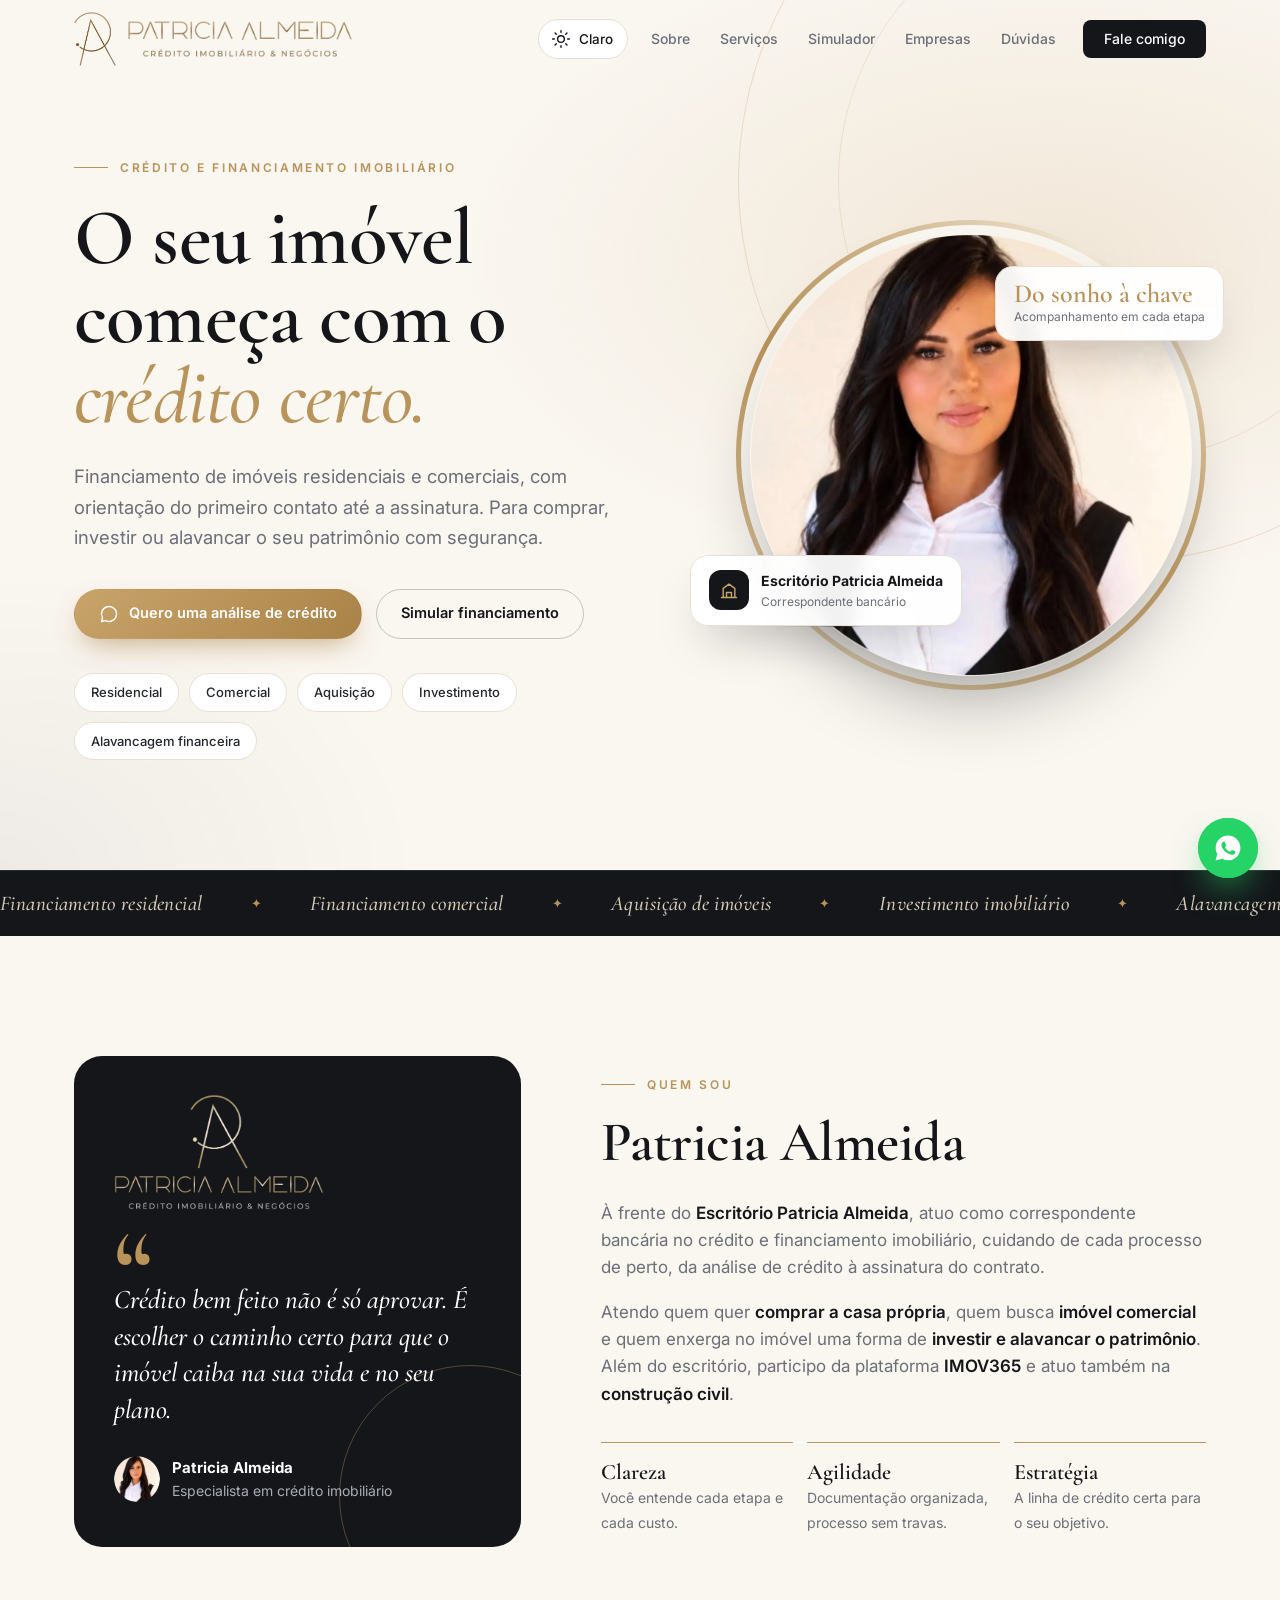
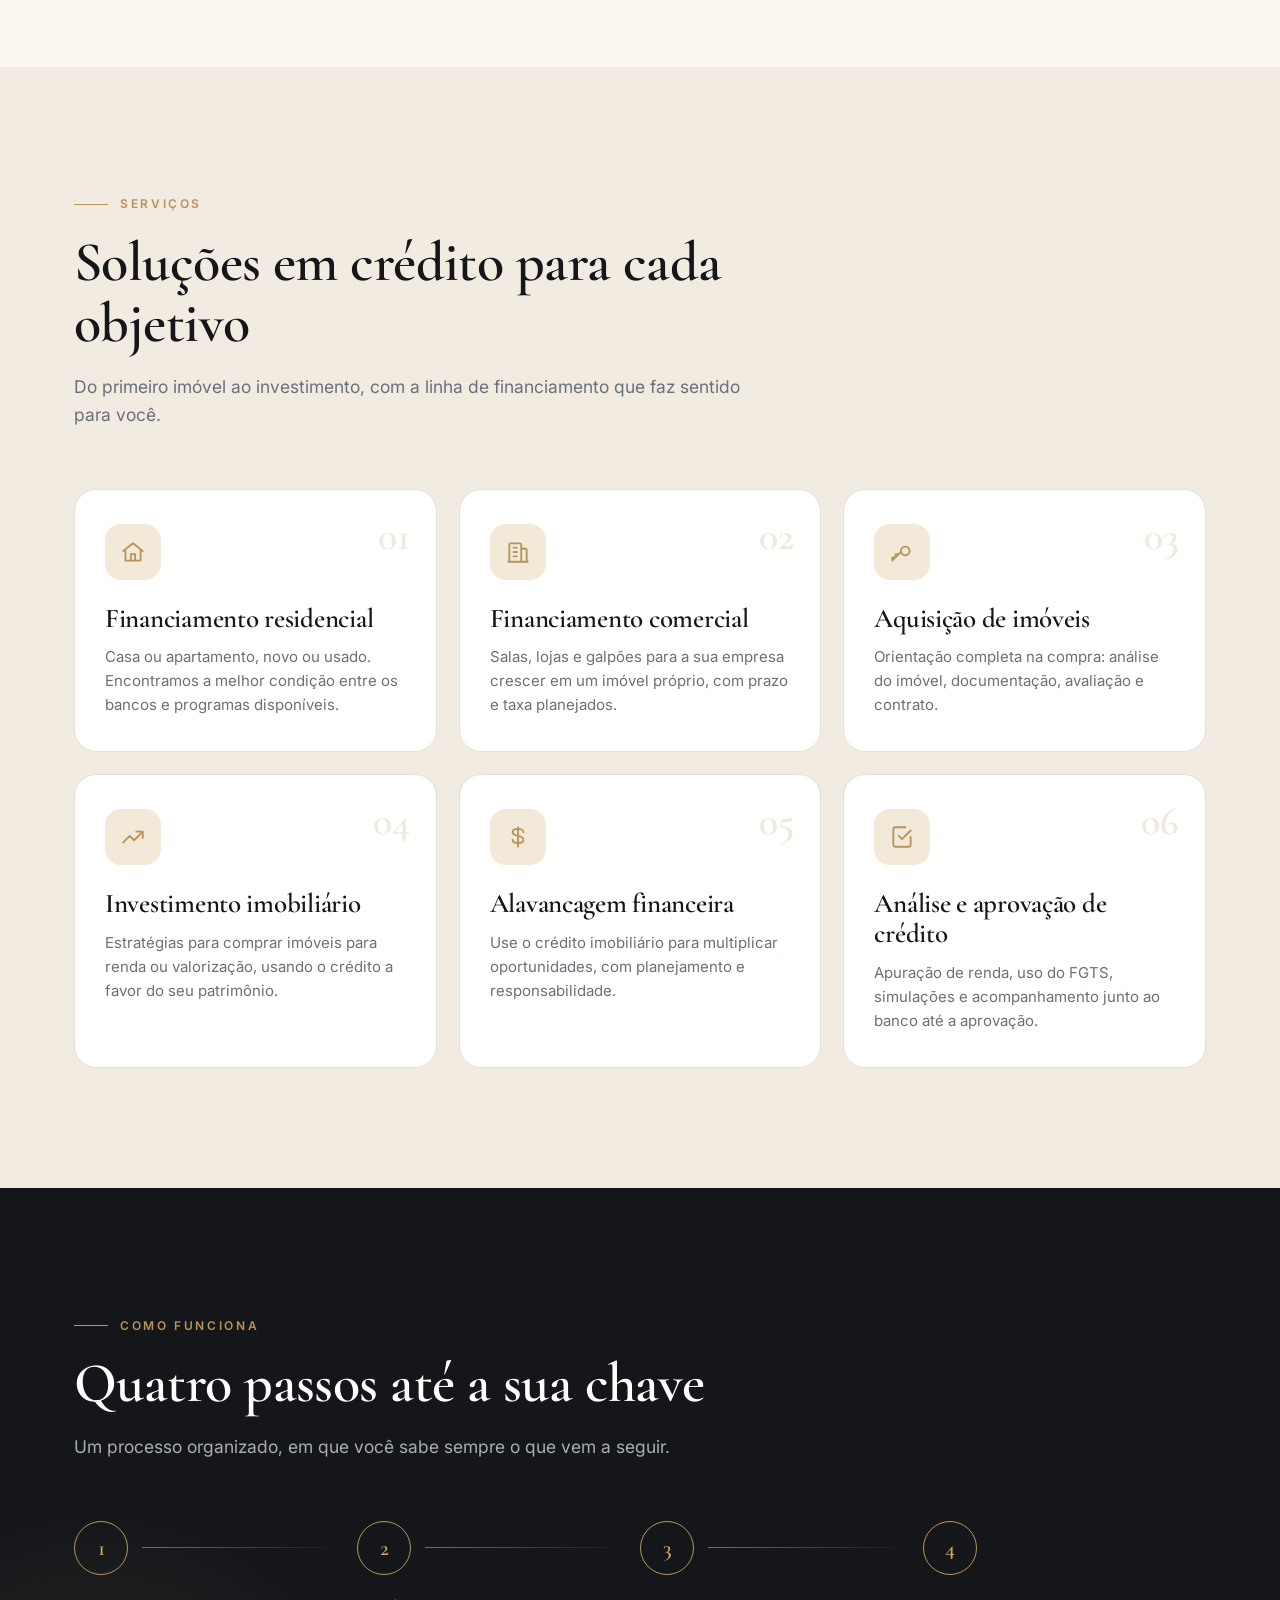
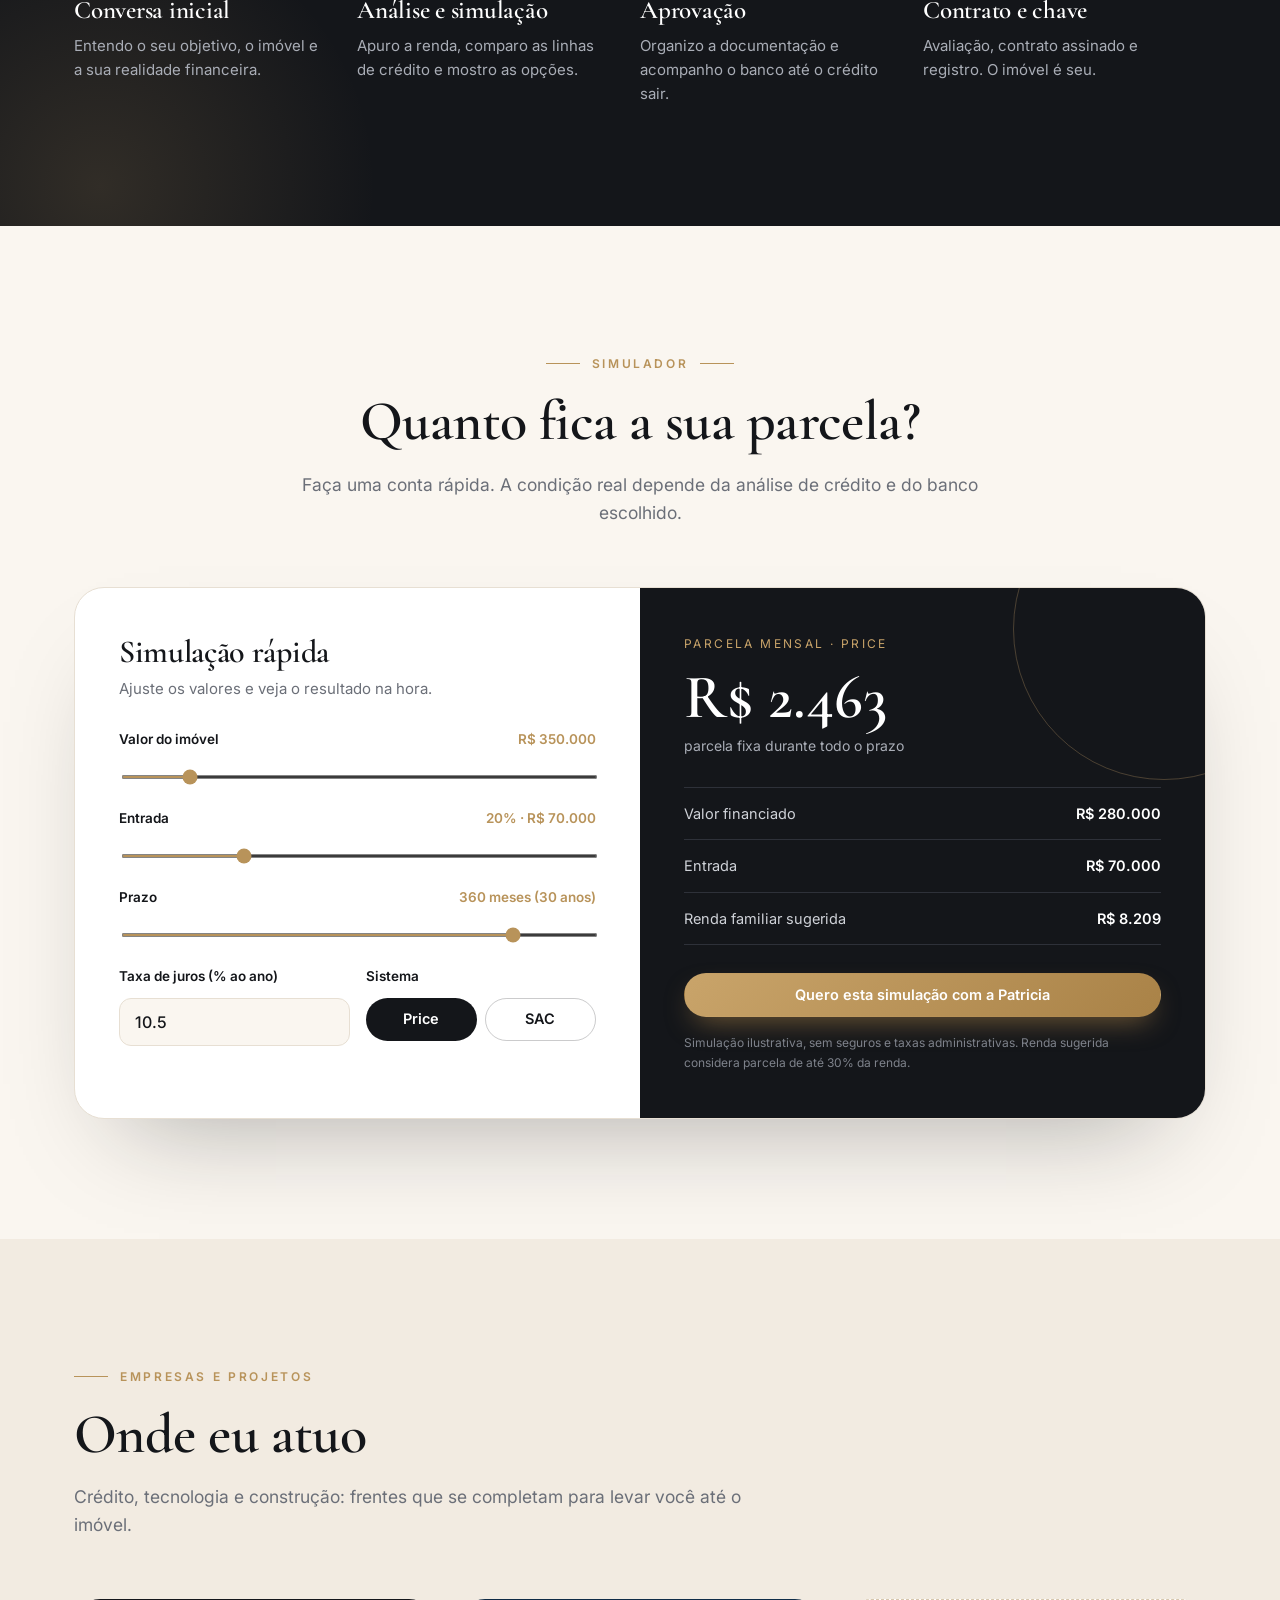
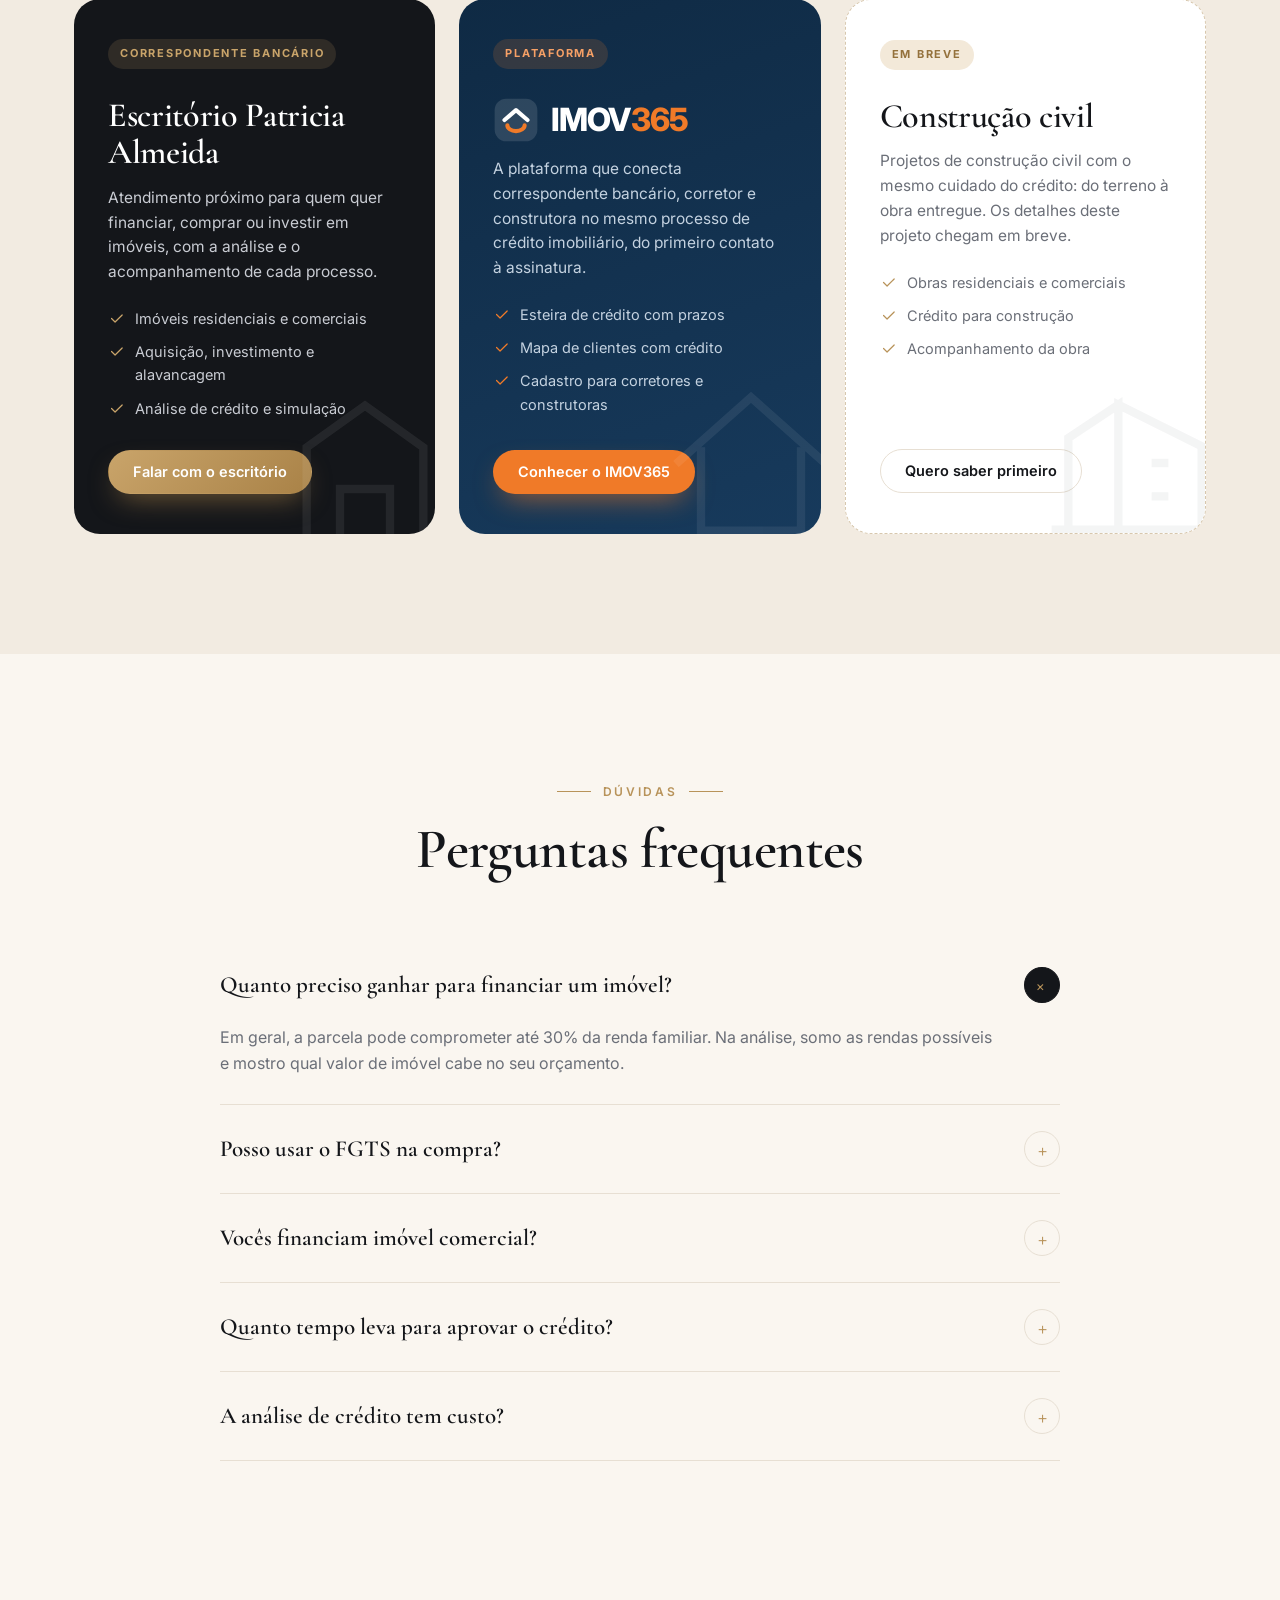
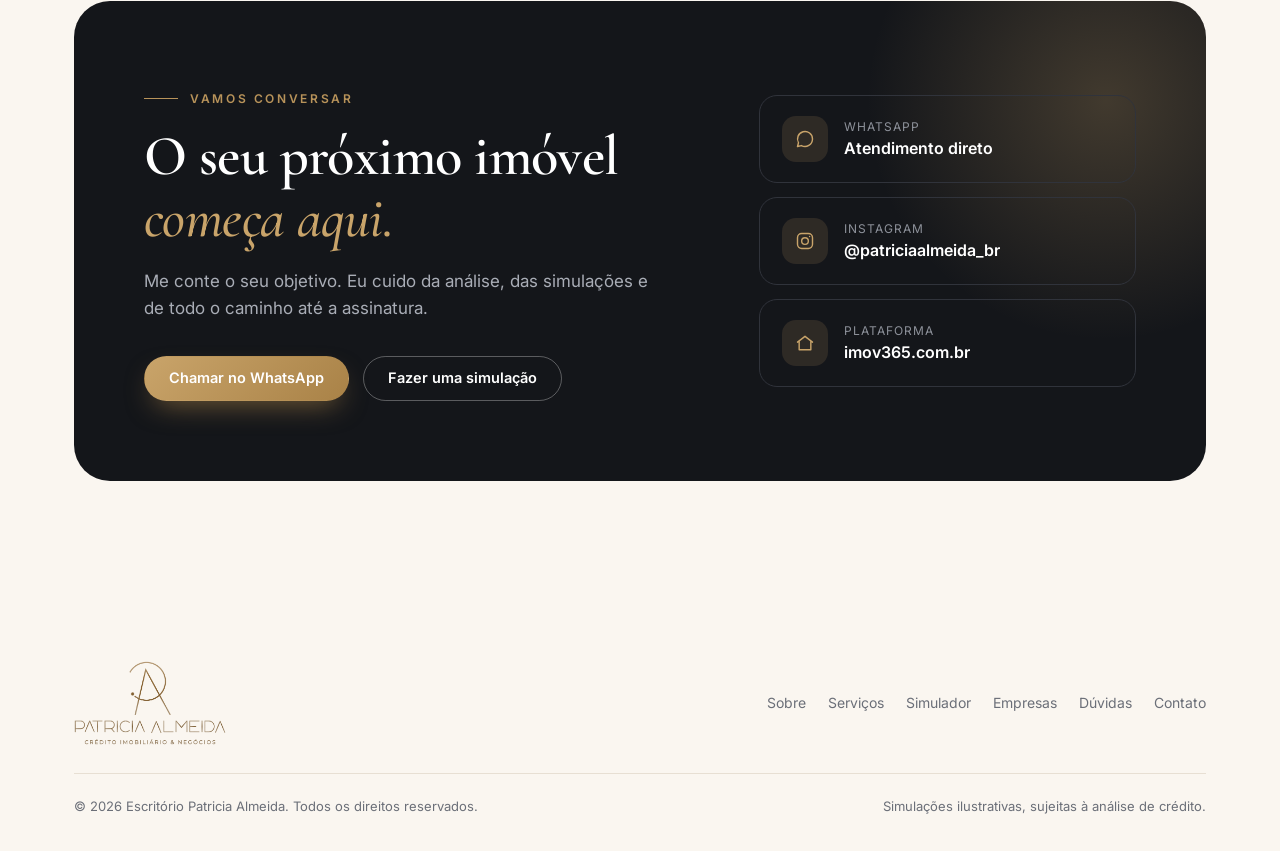
==== patricia/index.html @ b21c2ec0 "imov365.com.br abre o site da Patricia Almeida (/patricia/); página do IMOV365 em #/inicio Co-Author" ====
<!doctype html>
<html lang="pt-BR">
<head>
<meta charset="utf-8">
<meta name="viewport" content="width=device-width, initial-scale=1">
<title>Patricia Almeida | Crédito e Financiamento Imobiliário</title>
<meta name="description" content="Escritório Patricia Almeida: financiamento de imóveis residenciais e comerciais, aquisição, investimento e alavancagem financeira. Atendimento pelo WhatsApp.">
<meta property="og:title" content="Patricia Almeida | Crédito e Financiamento Imobiliário">
<meta property="og:description" content="Financiamento de imóveis residenciais e comerciais. Aquisição, investimento e alavancagem financeira.">
<meta property="og:image" content="patricia-og.jpg">
<meta name="theme-color" content="#14161a">
<link rel="icon" type="image/png" href="favicon.png">
<script>try{var t=(location.search.match(/tema=(claro|escuro)/)||[])[1]||localStorage.getItem("pa_tema");if(t)document.documentElement.dataset.tema=t}catch(e){}</script>
<link rel="preconnect" href="https://fonts.googleapis.com">
<link rel="preconnect" href="https://fonts.gstatic.com" crossorigin>
<link href="https://fonts.googleapis.com/css2?family=Cormorant+Garamond:ital,wght@0,500;0,600;0,700;1,500;1,600&family=Inter:wght@400;500;600;700&display=swap" rel="stylesheet">
<style>
:root{
  --ink:#14161a;--ink2:#23262d;--ouro:#b8935a;--ouro2:#c9a46a;--ouro-cl:#f3e9d9;
  --marfim:#faf6f0;--areia:#f2ebe1;--txt:#2a2d33;--mut:#6b6f78;--lin:#e7dfd3;--branco:#fff;
  --serif:'Cormorant Garamond',Georgia,'Times New Roman',serif;--sans:Inter,'Segoe UI',Arial,sans-serif;
}
*{box-sizing:border-box}
html{scroll-behavior:smooth}
body{margin:0;background:var(--marfim);color:var(--txt);font:16px/1.6 var(--sans);-webkit-font-smoothing:antialiased;overflow-x:hidden}
img{max-width:100%;display:block}
a{color:inherit}
h1,h2,h3,h4{font-family:var(--serif);color:var(--ink);margin:0;font-weight:600;letter-spacing:-.01em;line-height:1.1}
p{margin:0}
.wrap{width:100%;max-width:1180px;margin:0 auto;padding:0 24px}
svg.i{width:20px;height:20px;fill:none;stroke:currentColor;stroke-width:1.7;stroke-linecap:round;stroke-linejoin:round;flex:none}

/* botões */
.btn{display:inline-flex;align-items:center;justify-content:center;gap:10px;padding:14px 24px;border-radius:999px;font:600 14.5px/1 var(--sans);text-decoration:none;border:1px solid transparent;cursor:pointer;transition:transform .2s,box-shadow .2s,background .2s,color .2s,border-color .2s;white-space:nowrap}
.btn:hover{transform:translateY(-2px)}
.btn-ouro{background:linear-gradient(135deg,#c9a46a,#a98247);color:#fff;box-shadow:0 12px 28px -10px rgba(169,130,71,.7)}
.btn-ouro:hover{box-shadow:0 18px 36px -12px rgba(169,130,71,.8)}
.btn-ink{background:var(--ink);color:#fff}
.btn-ink:hover{background:#000}
.btn-linha{border-color:rgba(20,22,26,.22);color:var(--ink);background:transparent}
.btn-linha:hover{border-color:var(--ink);background:#fff}
.btn-claro{border-color:rgba(255,255,255,.3);color:#fff}
.btn-claro:hover{border-color:#fff;background:rgba(255,255,255,.06)}

/* topo */
.topo{position:fixed;inset:0 0 auto;z-index:50;transition:background .3s,box-shadow .3s,backdrop-filter .3s}
.topo.rolou{background:rgba(250,246,240,.9);backdrop-filter:blur(14px);-webkit-backdrop-filter:blur(14px);box-shadow:0 1px 0 var(--lin)}
.topo-in{display:flex;align-items:center;gap:28px;height:78px}
.marca{display:flex;align-items:center;gap:12px;text-decoration:none}
.mono{width:42px;height:42px;border-radius:50%;border:1px solid var(--ouro);display:grid;place-items:center;font:600 17px var(--serif);color:var(--ouro);letter-spacing:.04em}
.marca b{display:block;font:600 21px/1 var(--serif);color:var(--ink);letter-spacing:.01em}
.marca small{display:block;font-size:10.5px;letter-spacing:.2em;text-transform:uppercase;color:var(--mut);margin-top:4px}
.menu{display:flex;gap:4px;margin-left:auto;align-items:center}
.menu a{padding:9px 13px;text-decoration:none;font-size:14px;font-weight:500;color:var(--mut);border-radius:8px;transition:color .2s}
.menu a:hover{color:var(--ink)}
.menu .btn{margin-left:10px;padding:11px 20px;color:#fff}
.burger{display:none;margin-left:auto;width:44px;height:44px;border-radius:50%;border:1px solid var(--lin);background:#fff;place-items:center;cursor:pointer;color:var(--ink)}

/* hero */
.hero{position:relative;padding:150px 0 110px;overflow:hidden;background:radial-gradient(900px 500px at 82% 30%,rgba(201,164,106,.18),transparent 65%),radial-gradient(700px 500px at 0% 100%,rgba(20,22,26,.05),transparent 60%),var(--marfim)}
.hero::before{content:'';position:absolute;right:-220px;top:-200px;width:760px;height:760px;border-radius:50%;border:1px solid rgba(184,147,90,.25)}
.hero::after{content:'';position:absolute;right:-120px;top:-100px;width:560px;height:560px;border-radius:50%;border:1px solid rgba(184,147,90,.18)}
.hero-in{position:relative;z-index:1;display:grid;grid-template-columns:minmax(0,1.1fr) minmax(0,.9fr);gap:60px;align-items:center}
.kick{display:inline-flex;align-items:center;gap:12px;font-size:12px;font-weight:600;letter-spacing:.22em;text-transform:uppercase;color:var(--ouro)}
.kick::before{content:'';width:34px;height:1px;background:var(--ouro)}
.hero h1{font-size:clamp(46px,6.2vw,82px);line-height:1;margin:22px 0 24px;font-weight:600}
.hero h1 em{font-style:italic;color:var(--ouro);font-weight:500}
.lead{font-size:18.5px;color:var(--mut);max-width:540px;line-height:1.65}
.hero-cta{display:flex;gap:14px;flex-wrap:wrap;margin:36px 0 34px}
.tags{display:flex;flex-wrap:wrap;gap:10px}
.tags span{font-size:13px;font-weight:500;color:var(--ink2);background:#fff;border:1px solid var(--lin);border-radius:999px;padding:8px 16px}
.foto-box{position:relative;max-width:470px;margin-left:auto}
.foto-anel{position:relative;border-radius:50%;padding:14px;background:conic-gradient(from 210deg,#e7d3b0,#b8935a,#f3e9d9,#c9a46a,#e7d3b0)}
.foto-anel::before{content:'';position:absolute;inset:5px;border-radius:50%;background:var(--marfim)}
.foto-anel img{position:relative;border-radius:50%;width:100%;height:auto;aspect-ratio:1;object-fit:cover;box-shadow:0 40px 80px -30px rgba(20,22,26,.45)}
.flut{position:absolute;background:rgba(255,255,255,.94);backdrop-filter:blur(8px);border:1px solid var(--lin);border-radius:18px;padding:14px 18px;box-shadow:0 24px 50px -20px rgba(20,22,26,.35);animation:flut 7s ease-in-out infinite}
.flut b{display:block;font-size:14px;color:var(--ink)}
.flut small{display:block;font-size:12px;color:var(--mut)}
.f1{left:-46px;bottom:64px;display:flex;align-items:center;gap:12px}
.f1 .ic{width:40px;height:40px;border-radius:12px;background:var(--ink);color:var(--ouro2);display:grid;place-items:center}
.f2{right:-18px;top:46px;animation-delay:-3.5s}
.f2 .num{font:600 26px/1 var(--serif);color:var(--ouro)}
@keyframes flut{0%,100%{transform:translateY(0)}50%{transform:translateY(-10px)}}

/* faixa */
.faixa{background:var(--ink);color:#d9cdb9;overflow:hidden;padding:20px 0;border-top:1px solid #2b2e35}
.faixa-trilha{display:flex;gap:48px;width:max-content;animation:rola 38s linear infinite}
.faixa span{display:flex;align-items:center;gap:48px;font:500 21px var(--serif);font-style:italic;white-space:nowrap;letter-spacing:.02em}
.faixa span::after{content:'✦';font-style:normal;color:var(--ouro);font-size:13px}
@keyframes rola{to{transform:translateX(-50%)}}

/* seções */
.sec{padding:120px 0}
.sec-areia{background:var(--areia)}
.sec-ink{background:var(--ink);color:#cfd2d8;position:relative;overflow:hidden}
.cab{max-width:700px;margin-bottom:60px}
.cab.centro{text-align:center;margin-left:auto;margin-right:auto}
.cab.centro .kick::after{content:'';width:34px;height:1px;background:var(--ouro)}
.cab h2{font-size:clamp(36px,4.4vw,56px);margin:18px 0 18px}
.cab p{font-size:17.5px;color:var(--mut)}
.sec-ink .cab h2{color:#fff}
.sec-ink .cab p{color:#a9adb6}

/* sobre */
.sobre{display:grid;grid-template-columns:minmax(0,.85fr) minmax(0,1.15fr);gap:80px;align-items:center}
.sobre-vis{position:relative}
.sobre-cartao{background:var(--ink);border-radius:28px;padding:44px 40px;color:#d8dbe1;position:relative;overflow:hidden}
.sobre-cartao::after{content:'';position:absolute;right:-80px;bottom:-80px;width:260px;height:260px;border-radius:50%;border:1px solid rgba(201,164,106,.35)}
.aspas{font:600 110px/.6 var(--serif);color:var(--ouro);display:block;height:46px}
.sobre-cartao blockquote{margin:0;font:500 27px/1.35 var(--serif);font-style:italic;color:#fff}
.sobre-cartao cite{display:flex;align-items:center;gap:12px;margin-top:28px;font-style:normal;font-size:14px;color:#a9adb6}
.sobre-cartao cite img{width:46px;height:46px;border-radius:50%}
.sobre-cartao cite b{display:block;color:#fff;font-size:15px}
.sobre-txt p{font-size:17px;color:var(--mut);margin-bottom:18px}
.sobre-txt p strong{color:var(--ink);font-weight:600}
.pilares{display:grid;grid-template-columns:repeat(3,1fr);gap:14px;margin-top:34px}
.pilar{border-top:1px solid var(--ouro);padding-top:16px}
.pilar b{display:block;font:600 22px var(--serif);color:var(--ink)}
.pilar span{font-size:14px;color:var(--mut)}

/* serviços */
.servicos{display:grid;grid-template-columns:repeat(3,minmax(0,1fr));gap:22px}
.serv{background:#fff;border:1px solid var(--lin);border-radius:22px;padding:34px 30px;position:relative;overflow:hidden;transition:transform .3s,box-shadow .3s,border-color .3s}
.serv::before{content:'';position:absolute;inset:0 0 auto;height:3px;background:linear-gradient(90deg,var(--ouro),transparent);transform:scaleX(0);transform-origin:left;transition:transform .4s}
.serv:hover{transform:translateY(-6px);box-shadow:0 30px 60px -30px rgba(20,22,26,.35);border-color:#dccbb0}
.serv:hover::before{transform:scaleX(1)}
.serv-ic{width:56px;height:56px;border-radius:16px;background:var(--ouro-cl);color:var(--ouro);display:grid;place-items:center;margin-bottom:24px}
.serv-ic svg.i{width:26px;height:26px}
.serv h3{font-size:27px;margin-bottom:12px}
.serv p{font-size:15px;color:var(--mut)}
.serv-n{position:absolute;right:26px;top:22px;font:600 40px var(--serif);color:#f0e8db}

/* passos */
.passos{display:grid;grid-template-columns:repeat(4,minmax(0,1fr));gap:0;position:relative;z-index:1}
.passo{padding:0 28px 0 0;position:relative}
.passo-n{display:flex;align-items:center;gap:14px;margin-bottom:22px}
.passo-n b{width:54px;height:54px;border-radius:50%;border:1px solid var(--ouro);display:grid;place-items:center;font:600 22px var(--serif);color:var(--ouro2);flex:none}
.passo-n i{flex:1;height:1px;background:linear-gradient(90deg,rgba(201,164,106,.6),rgba(201,164,106,.05))}
.passo:last-child .passo-n i{display:none}
.passo h4{font-size:25px;color:#fff;margin-bottom:10px}
.passo p{font-size:15px;color:#a9adb6}
.sec-ink::before{content:'';position:absolute;left:-200px;bottom:-260px;width:600px;height:600px;border-radius:50%;background:radial-gradient(circle,rgba(201,164,106,.16),transparent 65%)}

/* simulador */
.sim{display:grid;grid-template-columns:minmax(0,1fr) minmax(0,1fr);background:#fff;border:1px solid var(--lin);border-radius:30px;overflow:hidden;box-shadow:0 50px 100px -50px rgba(20,22,26,.35)}
.sim-form{padding:46px 44px}
.sim-form h3{font-size:32px;margin-bottom:8px}
.sim-form>p{color:var(--mut);font-size:15px;margin-bottom:28px}
.campo{margin-bottom:22px}
.campo label{display:flex;justify-content:space-between;font-size:13.5px;font-weight:600;color:var(--ink);margin-bottom:10px}
.campo label output{font-weight:600;color:var(--ouro)}
.campo input[type=range]{width:100%;accent-color:var(--ouro);height:4px}
.campo input[type=number]{width:100%;font:500 16px var(--sans);padding:13px 15px;border:1px solid var(--lin);border-radius:12px;background:var(--marfim);color:var(--ink)}
.campo input[type=number]:focus{outline:2px solid rgba(184,147,90,.35);border-color:var(--ouro)}
.duas{display:grid;grid-template-columns:1fr 1fr;gap:16px}
.sim-res{background:var(--ink);color:#cfd2d8;padding:46px 44px;display:flex;flex-direction:column;position:relative;overflow:hidden}
.sim-res::after{content:'';position:absolute;right:-110px;top:-110px;width:300px;height:300px;border-radius:50%;border:1px solid rgba(201,164,106,.3)}
.sim-res small{font-size:12px;letter-spacing:.2em;text-transform:uppercase;color:var(--ouro2)}
.sim-parcela{font:600 clamp(44px,5vw,62px)/1 var(--serif);color:#fff;margin:14px 0 6px}
.sim-sub{font-size:14px;color:#a9adb6}
.sim-linhas{margin:30px 0 28px;border-top:1px solid #2e3139}
.sim-linhas div{display:flex;justify-content:space-between;gap:16px;padding:14px 0;border-bottom:1px solid #2e3139;font-size:14.5px}
.sim-linhas b{color:#fff;font-weight:600}
.sim-res .btn{margin-top:auto}
.sim-aviso{font-size:12px;color:#7e828b;margin-top:16px}

/* empresas */
.empresas{display:grid;grid-template-columns:repeat(3,minmax(0,1fr));gap:24px}
.emp{border-radius:26px;padding:40px 34px;display:flex;flex-direction:column;min-height:440px;position:relative;overflow:hidden;transition:transform .3s,box-shadow .3s}
.emp:hover{transform:translateY(-6px);box-shadow:0 36px 70px -34px rgba(20,22,26,.45)}
.emp-tag{align-self:flex-start;font-size:11px;font-weight:700;letter-spacing:.16em;text-transform:uppercase;border-radius:999px;padding:6px 12px;margin-bottom:28px}
.emp h3{font-size:34px;margin-bottom:14px}
.emp p{font-size:15.5px;margin-bottom:22px}
.emp ul{list-style:none;padding:0;margin:0 0 30px;display:grid;gap:10px}
.emp li{display:flex;gap:10px;font-size:14.5px}
.emp li svg{width:17px;height:17px;margin-top:3px}
.emp .btn{margin-top:auto;align-self:flex-start}
.emp-1{background:var(--ink);color:#c9ccd3}
.emp-1 h3{color:#fff}
.emp-1 .emp-tag{background:rgba(201,164,106,.15);color:var(--ouro2)}
.emp-1 li svg{color:var(--ouro2)}
.emp-2{background:linear-gradient(160deg,#0f2a44,#173a5c);color:#c4d2e0}
.emp-2 h3{color:#fff;font-family:var(--sans);font-weight:800;letter-spacing:-.03em;font-size:32px}
.emp-2 h3 span{color:#f07a28}
.emp-2 .emp-tag{background:rgba(240,122,40,.16);color:#f6a066}
.emp-2 li svg{color:#f07a28}
.emp-2 .btn{background:#f07a28;color:#fff;box-shadow:0 12px 28px -10px rgba(240,122,40,.7)}
.emp-2 .emp-logo{display:flex;align-items:center;gap:12px;margin-bottom:14px}
.emp-3{background:#fff;border:1.5px dashed #d7c7ad;color:var(--mut)}
.emp-3 .emp-tag{background:var(--ouro-cl);color:#94713c}
.emp-3 li svg{color:var(--ouro)}
.emp-3 .btn{border-color:var(--lin)}
.emp-bg{position:absolute;right:-30px;bottom:-30px;width:200px;height:200px;opacity:.07;color:currentColor}
.emp-1 .emp-bg,.emp-2 .emp-bg{color:#fff}

/* dúvidas */
.faq{max-width:840px;margin:0 auto}
.faq details{border-bottom:1px solid var(--lin);padding:4px 0}
.faq summary{list-style:none;cursor:pointer;display:flex;justify-content:space-between;align-items:center;gap:20px;padding:22px 0;font:600 23px var(--serif);color:var(--ink)}
.faq summary::-webkit-details-marker{display:none}
.faq summary i{width:36px;height:36px;border-radius:50%;border:1px solid var(--lin);display:grid;place-items:center;flex:none;transition:transform .3s,background .3s,border-color .3s;font-style:normal;color:var(--ouro)}
.faq details[open] summary i{transform:rotate(45deg);background:var(--ink);border-color:var(--ink)}
.faq details p{padding:0 56px 24px 0;color:var(--mut);font-size:16px}

/* contato */
.contato{position:relative;background:var(--ink);border-radius:36px;padding:80px 70px;display:grid;grid-template-columns:minmax(0,1.2fr) minmax(0,.8fr);gap:50px;align-items:center;overflow:hidden}
.contato::before{content:'';position:absolute;right:-160px;top:-160px;width:520px;height:520px;border-radius:50%;background:radial-gradient(circle,rgba(201,164,106,.25),transparent 65%)}
.contato h2{color:#fff;font-size:clamp(36px,4.4vw,58px);margin:18px 0 18px}
.contato h2 em{color:var(--ouro2);font-style:italic;font-weight:500}
.contato p{color:#a9adb6;font-size:17px;max-width:520px}
.contato-acts{display:flex;flex-wrap:wrap;gap:14px;margin-top:34px;position:relative}
.canais{position:relative;display:grid;gap:14px}
.canal{display:flex;align-items:center;gap:16px;padding:20px 22px;border:1px solid #30333b;border-radius:18px;text-decoration:none;color:#fff;transition:border-color .2s,background .2s}
.canal:hover{border-color:var(--ouro);background:rgba(255,255,255,.03)}
.canal .ic{width:46px;height:46px;border-radius:14px;background:rgba(201,164,106,.14);color:var(--ouro2);display:grid;place-items:center;flex:none}
.canal small{display:block;font-size:12px;color:#8d919a;letter-spacing:.08em;text-transform:uppercase}
.canal b{font-size:16px;font-weight:600}

/* rodapé */
.rodape{padding:60px 0 34px}
.rodape-in{display:flex;justify-content:space-between;align-items:center;gap:24px;flex-wrap:wrap;padding-bottom:28px;border-bottom:1px solid var(--lin)}
.rodape nav{display:flex;flex-wrap:wrap;gap:6px 22px}
.rodape nav a{text-decoration:none;font-size:14px;color:var(--mut)}
.rodape nav a:hover{color:var(--ink)}
.rodape-base{display:flex;justify-content:space-between;gap:16px;flex-wrap:wrap;padding-top:22px;font-size:13px;color:var(--mut)}

/* whatsapp flutuante */
.zap{position:fixed;right:22px;bottom:22px;z-index:60;width:60px;height:60px;border-radius:50%;background:#25d366;color:#fff;display:grid;place-items:center;box-shadow:0 16px 34px -10px rgba(37,211,102,.7);transition:transform .2s}
.zap:hover{transform:scale(1.07)}
.zap svg{width:30px;height:30px}
.zap::after{content:'';position:absolute;inset:0;border-radius:50%;border:2px solid #25d366;animation:pulso 2.4s ease-out infinite}
@keyframes pulso{from{transform:scale(1);opacity:.8}to{transform:scale(1.55);opacity:0}}

/* animação */
.rev{opacity:0;transform:translateY(26px);transition:opacity .8s ease,transform .8s ease}
.rev.vis{opacity:1;transform:none}
.hero .rev{opacity:1;transform:none;animation:sobe .9s ease both}.hero .d1{animation-delay:.1s}.hero .d2{animation-delay:.2s}.hero .d3{animation-delay:.3s}
@keyframes sobe{from{opacity:0;transform:translateY(22px)}to{opacity:1;transform:none}}
.d1{transition-delay:.1s}.d2{transition-delay:.2s}.d3{transition-delay:.3s}
@media (prefers-reduced-motion:reduce){.rev,.hero .rev{opacity:1;transform:none;transition:none;animation:none}.flut,.faixa-trilha,.zap::after{animation:none}html{scroll-behavior:auto}}

/* responsivo */
@media (max-width:1060px){
  .servicos,.empresas{grid-template-columns:repeat(2,minmax(0,1fr))}
  .passos{grid-template-columns:repeat(2,minmax(0,1fr));gap:44px 0}
  .passo:nth-child(2) .passo-n i{display:none}
  .contato{grid-template-columns:1fr;padding:60px 44px}
}
@media (max-width:900px){
  .burger{display:grid}
  .menu{display:none;position:absolute;top:78px;left:16px;right:16px;flex-direction:column;align-items:stretch;background:#fff;border:1px solid var(--lin);border-radius:20px;padding:12px;box-shadow:0 30px 60px -20px rgba(20,22,26,.3)}
  .menu.aberto{display:flex}
  .menu a{padding:14px 12px;font-size:16px}
  .menu .btn{margin:8px 0 0}
  .topo.menu-on{background:rgba(250,246,240,.96)}
  .hero{padding:118px 0 80px}
  .hero-in{grid-template-columns:1fr;gap:56px}
  .foto-box{margin:0 auto;max-width:400px}
  .sobre{grid-template-columns:1fr;gap:50px}
  .sim{grid-template-columns:1fr}
  .sec{padding:90px 0}
}
@media (max-width:620px){
  .wrap{padding:0 18px}
  .topo-in{height:68px}
  .menu{top:68px}
  .marca small{display:none}
  .hero h1{font-size:44px}
  .lead{font-size:16.5px}
  .hero-cta .btn{flex:1 1 100%}
  .foto-box{max-width:300px}
  .f1{left:-10px;bottom:20px;padding:11px 14px}
  .f2{right:-8px;top:14px;padding:11px 14px}
  .f2 .num{font-size:21px}
  .servicos,.empresas,.passos{grid-template-columns:1fr}
  .passo-n i{display:none}
  .pilares{grid-template-columns:1fr;gap:18px}
  .sobre-cartao{padding:34px 26px}
  .sobre-cartao blockquote{font-size:23px}
  .sim-form,.sim-res{padding:32px 22px}
  .duas{grid-template-columns:1fr;gap:0}
  .emp{min-height:0;padding:34px 26px}
  .contato{padding:50px 24px;border-radius:26px}
  .faq summary{font-size:20px}
  .faq details p{padding-right:0}
  .zap{width:54px;height:54px;right:16px;bottom:16px}
}

/* logo */
.marca{gap:12px}
.mono-img{height:54px;width:auto}
.nome-img{height:36px;width:auto}
.marca-rod img{height:84px;width:auto}
.sobre-logo{width:210px;height:auto;margin:-6px 0 26px;opacity:.95}
.so-escuro{display:none!important}
[data-tema=escuro] .so-claro{display:none!important}
[data-tema=escuro] .so-escuro{display:block!important}

/* botão claro/escuro */
.tema{display:inline-flex;align-items:center;gap:8px;height:40px;padding:0 14px 0 12px;border-radius:999px;border:1px solid var(--lin);background:var(--cartao);color:var(--ink);font:500 13.5px var(--sans);cursor:pointer;margin-right:6px;transition:border-color .2s,background .2s,color .2s}
.tema:hover{border-color:var(--ouro);color:var(--ouro)}
.tema .lua{display:none}
[data-tema=escuro] .tema .sol{display:none}
[data-tema=escuro] .tema .lua{display:block}
.tema-mob{display:none;width:44px;height:44px;padding:0;justify-content:center;margin:0 0 0 auto}

/* tema escuro */
:root{--cartao:#fff}
[data-tema=escuro]{--ink:#f4efe7;--ink2:#e2dbcf;--marfim:#0d0e11;--areia:#14161a;--txt:#d9d4cb;--mut:#9a9da5;--lin:#2a2c33;--ouro-cl:rgba(201,164,106,.14);--cartao:#181a1f;color-scheme:dark}
[data-tema=escuro] body{background:var(--marfim)}
[data-tema=escuro] .topo.rolou{background:rgba(13,14,17,.88)}
[data-tema=escuro] .hero{background:radial-gradient(900px 500px at 82% 30%,rgba(201,164,106,.16),transparent 65%),radial-gradient(700px 500px at 0% 100%,rgba(255,255,255,.03),transparent 60%),var(--marfim)}
[data-tema=escuro] .foto-anel::before{background:var(--marfim)}
[data-tema=escuro] .flut{background:rgba(24,26,31,.94)}
[data-tema=escuro] .f1 .ic{background:#000}
[data-tema=escuro] .tags span,[data-tema=escuro] .serv,[data-tema=escuro] .sim,[data-tema=escuro] .burger{background:var(--cartao)}
@media (max-width:900px){[data-tema=escuro] .menu{background:var(--cartao)}}
[data-tema=escuro] .serv-n{color:#26282e}
[data-tema=escuro] .btn-ink{background:#f4efe7;color:#0d0e11}
[data-tema=escuro] .btn-ink:hover{background:#fff}
[data-tema=escuro] .btn-linha{border-color:rgba(244,239,231,.25)}
[data-tema=escuro] .btn-linha:hover{background:rgba(255,255,255,.05);border-color:var(--ink)}
[data-tema=escuro] .faixa,[data-tema=escuro] .sec-ink,[data-tema=escuro] .sobre-cartao,[data-tema=escuro] .sim-res,[data-tema=escuro] .emp-1,[data-tema=escuro] .contato{background:#060709}
[data-tema=escuro] .sec-ink{border-top:1px solid #1b1d22;border-bottom:1px solid #1b1d22}
[data-tema=escuro] .sobre-cartao,[data-tema=escuro] .emp-1,[data-tema=escuro] .contato,[data-tema=escuro] .sim-res{border:1px solid #23252b}
[data-tema=escuro] .sobre-cartao blockquote,[data-tema=escuro] .sobre-cartao cite b,[data-tema=escuro] .passo h4,[data-tema=escuro] .sec-ink .cab h2,[data-tema=escuro] .contato h2,[data-tema=escuro] .sim-parcela,[data-tema=escuro] .sim-linhas b,[data-tema=escuro] .emp-1 h3,[data-tema=escuro] .canal{color:#fff}
[data-tema=escuro] .emp-3{background:var(--cartao);border-color:#4a3f2e}
[data-tema=escuro] .emp-3 .emp-tag{color:var(--ouro2)}
[data-tema=escuro] .campo input[type=number]{background:#0f1013;color:var(--ink)}
[data-tema=escuro] .faq details[open] summary i{background:var(--ouro);border-color:var(--ouro);color:#0d0e11}
[data-tema=escuro] .menu .btn.btn-ink{color:#0d0e11}

@media (max-width:900px){
  .tema-mob{display:inline-flex}
  .menu .tema{display:none}
  .burger{margin-left:8px}
  .mono-img{height:40px}
  .nome-img{height:24px}
}
@media (max-width:620px){
  .nome-img{height:19px}
  .mono-img{height:36px}
  .marca{gap:9px}
  .marca-rod img{height:70px}
}
@media (max-width:360px){.nome-img{display:none!important}}
</style>
</head>
<body>

<header class="topo" id="topo"><div class="wrap topo-in">
  <a href="#inicio" class="marca" aria-label="Patricia Almeida, crédito imobiliário e negócios"><img class="so-claro mono-img" src="mono-claro.png" alt=""><img class="so-escuro mono-img" src="mono-escuro.png" alt=""><img class="so-claro nome-img" src="nome-claro.png" alt="Patricia Almeida"><img class="so-escuro nome-img" src="nome-escuro.png" alt="Patricia Almeida"></a>
  <nav class="menu" id="menu">
    <button class="tema" id="tema" type="button" aria-label="Mudar para o tema escuro" title="Claro ou escuro"><svg class="i sol" viewBox="0 0 24 24"><circle cx="12" cy="12" r="4"/><path d="M12 2v2M12 20v2M4.9 4.9l1.4 1.4M17.7 17.7l1.4 1.4M2 12h2M20 12h2M4.9 19.1l1.4-1.4M17.7 6.3l1.4-1.4"/></svg><svg class="i lua" viewBox="0 0 24 24"><path d="M21 12.8A9 9 0 1 1 11.2 3a7 7 0 0 0 9.8 9.8z"/></svg><span class="tema-txt">Tema</span></button>
    <a href="#sobre">Sobre</a><a href="#servicos">Serviços</a><a href="#simulador">Simulador</a><a href="#empresas">Empresas</a><a href="#duvidas">Dúvidas</a>
    <a class="btn btn-ink" href="https://wa.me/556796181614?text=Ol%C3%A1%2C%20Patricia!%20Vim%20pelo%20site%20e%20quero%20falar%20sobre%20financiamento." target="_blank" rel="noopener">Fale comigo</a>
  </nav>
  <button class="tema tema-mob" id="tema2" type="button" aria-label="Mudar tema"><svg class="i sol" viewBox="0 0 24 24"><circle cx="12" cy="12" r="4"/><path d="M12 2v2M12 20v2M4.9 4.9l1.4 1.4M17.7 17.7l1.4 1.4M2 12h2M20 12h2M4.9 19.1l1.4-1.4M17.7 6.3l1.4-1.4"/></svg><svg class="i lua" viewBox="0 0 24 24"><path d="M21 12.8A9 9 0 1 1 11.2 3a7 7 0 0 0 9.8 9.8z"/></svg></button>
  <button class="burger" id="burger" aria-label="Abrir menu"><svg class="i" viewBox="0 0 24 24"><path d="M4 7h16M4 12h16M4 17h16"/></svg></button>
</div></header>

<main>
<section class="hero" id="inicio"><div class="wrap hero-in">
  <div>
    <div class="kick rev">Crédito e Financiamento Imobiliário</div>
    <h1 class="rev d1">O seu imóvel começa com o <em>crédito certo.</em></h1>
    <p class="lead rev d2">Financiamento de imóveis residenciais e comerciais, com orientação do primeiro contato até a assinatura. Para comprar, investir ou alavancar o seu patrimônio com segurança.</p>
    <div class="hero-cta rev d3">
      <a class="btn btn-ouro" href="https://wa.me/556796181614?text=Ol%C3%A1%2C%20Patricia!%20Quero%20fazer%20uma%20an%C3%A1lise%20de%20cr%C3%A9dito." target="_blank" rel="noopener"><svg class="i" viewBox="0 0 24 24"><path d="M21 12a9 9 0 0 1-13.3 7.9L3 21l1.2-4.5A9 9 0 1 1 21 12z"/></svg>Quero uma análise de crédito</a>
      <a class="btn btn-linha" href="#simulador">Simular financiamento</a>
    </div>
    <div class="tags rev d3"><span>Residencial</span><span>Comercial</span><span>Aquisição</span><span>Investimento</span><span>Alavancagem financeira</span></div>
  </div>
  <div class="foto-box rev d2">
    <div class="foto-anel"><img src="patricia.png" alt="Patricia Almeida" width="900" height="900"></div>
    <div class="flut f1"><span class="ic"><svg class="i" viewBox="0 0 24 24"><path d="M3 21h18M5 21V10l7-5 7 5v11M9 21v-6h6v6"/></svg></span><span><b>Escritório Patricia Almeida</b><small>Correspondente bancário</small></span></div>
    <div class="flut f2"><div class="num">Do sonho à chave</div><small>Acompanhamento em cada etapa</small></div>
  </div>
</div></section>

<div class="faixa" aria-hidden="true"><div class="faixa-trilha">
  <span>Financiamento residencial</span><span>Financiamento comercial</span><span>Aquisição de imóveis</span><span>Investimento imobiliário</span><span>Alavancagem financeira</span><span>Minha Casa Minha Vida</span><span>SBPE</span><span>Uso do FGTS</span>
  <span>Financiamento residencial</span><span>Financiamento comercial</span><span>Aquisição de imóveis</span><span>Investimento imobiliário</span><span>Alavancagem financeira</span><span>Minha Casa Minha Vida</span><span>SBPE</span><span>Uso do FGTS</span>
</div></div>

<section class="sec" id="sobre"><div class="wrap sobre">
  <div class="sobre-vis rev">
    <div class="sobre-cartao">
      <img class="sobre-logo" src="logo-escuro.png" alt="Patricia Almeida, crédito imobiliário e negócios">
      <span class="aspas">“</span>
      <blockquote>Crédito bem feito não é só aprovar. É escolher o caminho certo para que o imóvel caiba na sua vida e no seu plano.</blockquote>
      <cite><img src="patricia.png" alt=""><span><b>Patricia Almeida</b>Especialista em crédito imobiliário</span></cite>
    </div>
  </div>
  <div class="sobre-txt">
    <div class="kick rev">Quem sou</div>
    <h2 class="rev d1" style="font-size:clamp(36px,4.4vw,56px);margin:18px 0 26px">Patricia Almeida</h2>
    <p class="rev d1">À frente do <strong>Escritório Patricia Almeida</strong>, atuo como correspondente bancária no crédito e financiamento imobiliário, cuidando de cada processo de perto, da análise de crédito à assinatura do contrato.</p>
    <p class="rev d2">Atendo quem quer <strong>comprar a casa própria</strong>, quem busca <strong>imóvel comercial</strong> e quem enxerga no imóvel uma forma de <strong>investir e alavancar o patrimônio</strong>. Além do escritório, participo da plataforma <strong>IMOV365</strong> e atuo também na <strong>construção civil</strong>.</p>
    <div class="pilares rev d3">
      <div class="pilar"><b>Clareza</b><span>Você entende cada etapa e cada custo.</span></div>
      <div class="pilar"><b>Agilidade</b><span>Documentação organizada, processo sem travas.</span></div>
      <div class="pilar"><b>Estratégia</b><span>A linha de crédito certa para o seu objetivo.</span></div>
    </div>
  </div>
</div></section>

<section class="sec sec-areia" id="servicos"><div class="wrap">
  <div class="cab rev"><div class="kick">Serviços</div><h2>Soluções em crédito para cada objetivo</h2><p>Do primeiro imóvel ao investimento, com a linha de financiamento que faz sentido para você.</p></div>
  <div class="servicos">
    <article class="serv rev"><span class="serv-n">01</span><div class="serv-ic"><svg class="i" viewBox="0 0 24 24"><path d="M3 11l9-7 9 7M5 9.5V20h14V9.5M10 20v-6h4v6"/></svg></div><h3>Financiamento residencial</h3><p>Casa ou apartamento, novo ou usado. Encontramos a melhor condição entre os bancos e programas disponíveis.</p></article>
    <article class="serv rev d1"><span class="serv-n">02</span><div class="serv-ic"><svg class="i" viewBox="0 0 24 24"><path d="M4 21V5a1 1 0 0 1 1-1h9a1 1 0 0 1 1 1v16M15 9h4a1 1 0 0 1 1 1v11M8 8h3M8 12h3M8 16h3M3 21h18"/></svg></div><h3>Financiamento comercial</h3><p>Salas, lojas e galpões para a sua empresa crescer em um imóvel próprio, com prazo e taxa planejados.</p></article>
    <article class="serv rev d2"><span class="serv-n">03</span><div class="serv-ic"><svg class="i" viewBox="0 0 24 24"><path d="M15 7a4 4 0 1 1-3.9 4.9L3 20v-3h3v-3h3l2.1-2.1A4 4 0 0 1 15 7z"/></svg></div><h3>Aquisição de imóveis</h3><p>Orientação completa na compra: análise do imóvel, documentação, avaliação e contrato.</p></article>
    <article class="serv rev"><span class="serv-n">04</span><div class="serv-ic"><svg class="i" viewBox="0 0 24 24"><path d="M3 17l6-6 4 4 8-8M15 7h6v6"/></svg></div><h3>Investimento imobiliário</h3><p>Estratégias para comprar imóveis para renda ou valorização, usando o crédito a favor do seu patrimônio.</p></article>
    <article class="serv rev d1"><span class="serv-n">05</span><div class="serv-ic"><svg class="i" viewBox="0 0 24 24"><path d="M12 3v18M17 7.5c0-1.9-2.2-3-5-3s-5 1.1-5 3 2 2.8 5 3.4 5 1.6 5 3.6-2.2 3-5 3-5-1.1-5-3"/></svg></div><h3>Alavancagem financeira</h3><p>Use o crédito imobiliário para multiplicar oportunidades, com planejamento e responsabilidade.</p></article>
    <article class="serv rev d2"><span class="serv-n">06</span><div class="serv-ic"><svg class="i" viewBox="0 0 24 24"><path d="M9 11l3 3 8-8M20 12v7a2 2 0 0 1-2 2H6a2 2 0 0 1-2-2V5a2 2 0 0 1 2-2h9"/></svg></div><h3>Análise e aprovação de crédito</h3><p>Apuração de renda, uso do FGTS, simulações e acompanhamento junto ao banco até a aprovação.</p></article>
  </div>
</div></section>

<section class="sec sec-ink" id="como"><div class="wrap">
  <div class="cab rev"><div class="kick">Como funciona</div><h2>Quatro passos até a sua chave</h2><p>Um processo organizado, em que você sabe sempre o que vem a seguir.</p></div>
  <div class="passos">
    <div class="passo rev"><div class="passo-n"><b>1</b><i></i></div><h4>Conversa inicial</h4><p>Entendo o seu objetivo, o imóvel e a sua realidade financeira.</p></div>
    <div class="passo rev d1"><div class="passo-n"><b>2</b><i></i></div><h4>Análise e simulação</h4><p>Apuro a renda, comparo as linhas de crédito e mostro as opções.</p></div>
    <div class="passo rev d2"><div class="passo-n"><b>3</b><i></i></div><h4>Aprovação</h4><p>Organizo a documentação e acompanho o banco até o crédito sair.</p></div>
    <div class="passo rev d3"><div class="passo-n"><b>4</b><i></i></div><h4>Contrato e chave</h4><p>Avaliação, contrato assinado e registro. O imóvel é seu.</p></div>
  </div>
</div></section>

<section class="sec" id="simulador"><div class="wrap">
  <div class="cab centro rev"><div class="kick">Simulador</div><h2>Quanto fica a sua parcela?</h2><p>Faça uma conta rápida. A condição real depende da análise de crédito e do banco escolhido.</p></div>
  <div class="sim rev">
    <form class="sim-form" id="sim" onsubmit="return false">
      <h3>Simulação rápida</h3><p>Ajuste os valores e veja o resultado na hora.</p>
      <div class="campo"><label for="sv">Valor do imóvel <output id="ov"></output></label><input type="range" id="sv" min="100000" max="2000000" step="5000" value="350000"></div>
      <div class="campo"><label for="se">Entrada <output id="oe"></output></label><input type="range" id="se" min="0" max="80" step="1" value="20"></div>
      <div class="campo"><label for="sp">Prazo <output id="op"></output></label><input type="range" id="sp" min="60" max="420" step="12" value="360"></div>
      <div class="duas">
        <div class="campo"><label for="st">Taxa de juros (% ao ano)</label><input type="number" id="st" min="4" max="20" step="0.1" value="10.5"></div>
        <div class="campo"><label>Sistema</label><div style="display:flex;gap:8px"><button type="button" class="btn btn-ink" data-sis="price" style="flex:1;padding:13px 10px">Price</button><button type="button" class="btn btn-linha" data-sis="sac" style="flex:1;padding:13px 10px">SAC</button></div></div>
      </div>
    </form>
    <div class="sim-res">
      <small id="rt">Parcela mensal · Price</small>
      <div class="sim-parcela" id="rp">R$ 0</div>
      <div class="sim-sub" id="rs">parcela fixa durante todo o prazo</div>
      <div class="sim-linhas">
        <div><span>Valor financiado</span><b id="rf">R$ 0</b></div>
        <div><span>Entrada</span><b id="re">R$ 0</b></div>
        <div><span>Renda familiar sugerida</span><b id="rr">R$ 0</b></div>
      </div>
      <a class="btn btn-ouro" id="rz" href="https://wa.me/556796181614" target="_blank" rel="noopener">Quero esta simulação com a Patricia</a>
      <p class="sim-aviso">Simulação ilustrativa, sem seguros e taxas administrativas. Renda sugerida considera parcela de até 30% da renda.</p>
    </div>
  </div>
</div></section>

<section class="sec sec-areia" id="empresas"><div class="wrap">
  <div class="cab rev"><div class="kick">Empresas e projetos</div><h2>Onde eu atuo</h2><p>Crédito, tecnologia e construção: frentes que se completam para levar você até o imóvel.</p></div>
  <div class="empresas">
    <article class="emp emp-1 rev">
      <span class="emp-tag">Correspondente bancário</span>
      <h3>Escritório Patricia Almeida</h3>
      <p>Atendimento próximo para quem quer financiar, comprar ou investir em imóveis, com a análise e o acompanhamento de cada processo.</p>
      <ul><li><svg class="i" viewBox="0 0 24 24"><path d="M5 12l5 5L20 7"/></svg>Imóveis residenciais e comerciais</li><li><svg class="i" viewBox="0 0 24 24"><path d="M5 12l5 5L20 7"/></svg>Aquisição, investimento e alavancagem</li><li><svg class="i" viewBox="0 0 24 24"><path d="M5 12l5 5L20 7"/></svg>Análise de crédito e simulação</li></ul>
      <a class="btn btn-ouro" href="https://wa.me/556796181614?text=Ol%C3%A1%2C%20Patricia!%20Quero%20falar%20com%20o%20escrit%C3%B3rio." target="_blank" rel="noopener">Falar com o escritório</a>
      <svg class="emp-bg" viewBox="0 0 24 24" fill="none" stroke="currentColor" stroke-width="1"><path d="M3 21h18M5 21V10l7-5 7 5v11M9 21v-6h6v6"/></svg>
    </article>
    <article class="emp emp-2 rev d1">
      <span class="emp-tag">Plataforma</span>
      <div class="emp-logo"><svg viewBox="0 0 56 56" width="46" height="46" aria-hidden="true"><rect x="2" y="2" width="52" height="52" rx="14" fill="rgba(255,255,255,.12)"/><path d="M14 28 L28 16 L42 28" fill="none" stroke="#fff" stroke-width="5" stroke-linecap="round" stroke-linejoin="round"/><path d="M17.5 34.5 a10.5 7 0 0 0 21 0" fill="none" stroke="#f07a28" stroke-width="5" stroke-linecap="round"/></svg><h3 style="margin:0">IMOV<span>365</span></h3></div>
      <p>A plataforma que conecta correspondente bancário, corretor e construtora no mesmo processo de crédito imobiliário, do primeiro contato à assinatura.</p>
      <ul><li><svg class="i" viewBox="0 0 24 24"><path d="M5 12l5 5L20 7"/></svg>Esteira de crédito com prazos</li><li><svg class="i" viewBox="0 0 24 24"><path d="M5 12l5 5L20 7"/></svg>Mapa de clientes com crédito</li><li><svg class="i" viewBox="0 0 24 24"><path d="M5 12l5 5L20 7"/></svg>Cadastro para corretores e construtoras</li></ul>
      <a class="btn" href="https://imov365.com.br/#/inicio" target="_blank" rel="noopener">Conhecer o IMOV365</a>
      <svg class="emp-bg" viewBox="0 0 24 24" fill="none" stroke="currentColor" stroke-width="1"><path d="M3 12l9-8 9 8M6 10v10h12V10"/></svg>
    </article>
    <article class="emp emp-3 rev d2">
      <span class="emp-tag">Em breve</span>
      <h3>Construção civil</h3>
      <p>Projetos de construção civil com o mesmo cuidado do crédito: do terreno à obra entregue. Os detalhes deste projeto chegam em breve.</p>
      <ul><li><svg class="i" viewBox="0 0 24 24"><path d="M5 12l5 5L20 7"/></svg>Obras residenciais e comerciais</li><li><svg class="i" viewBox="0 0 24 24"><path d="M5 12l5 5L20 7"/></svg>Crédito para construção</li><li><svg class="i" viewBox="0 0 24 24"><path d="M5 12l5 5L20 7"/></svg>Acompanhamento da obra</li></ul>
      <a class="btn btn-linha" href="https://wa.me/556796181614?text=Ol%C3%A1%2C%20Patricia!%20Quero%20saber%20sobre%20o%20projeto%20de%20constru%C3%A7%C3%A3o%20civil." target="_blank" rel="noopener">Quero saber primeiro</a>
      <svg class="emp-bg" viewBox="0 0 24 24" fill="none" stroke="currentColor" stroke-width="1"><path d="M2 20h20M4 20V9l6-4v15M10 20V5l10 5v10M14 12h2M14 16h2"/></svg>
    </article>
  </div>
</div></section>

<section class="sec" id="duvidas"><div class="wrap">
  <div class="cab centro rev"><div class="kick">Dúvidas</div><h2>Perguntas frequentes</h2></div>
  <div class="faq rev">
    <details open><summary>Quanto preciso ganhar para financiar um imóvel?<i>+</i></summary><p>Em geral, a parcela pode comprometer até 30% da renda familiar. Na análise, somo as rendas possíveis e mostro qual valor de imóvel cabe no seu orçamento.</p></details>
    <details><summary>Posso usar o FGTS na compra?<i>+</i></summary><p>Sim, quando você atende às regras do FGTS. Ele pode entrar como parte da entrada ou para reduzir o saldo financiado. Eu verifico isso na análise.</p></details>
    <details><summary>Vocês financiam imóvel comercial?<i>+</i></summary><p>Sim. Trabalho com financiamento de imóveis residenciais e comerciais, como salas, lojas e galpões.</p></details>
    <details><summary>Quanto tempo leva para aprovar o crédito?<i>+</i></summary><p>Depende do banco e da documentação. Com os documentos organizados desde o início, o processo anda bem mais rápido, e você acompanha cada etapa.</p></details>
    <details><summary>A análise de crédito tem custo?<i>+</i></summary><p>Fale comigo pelo WhatsApp: explico como funciona o atendimento e o que está incluído no seu caso.</p></details>
  </div>
</div></section>

<section class="sec" style="padding-top:20px" id="contato"><div class="wrap">
  <div class="contato rev">
    <div>
      <div class="kick">Vamos conversar</div>
      <h2>O seu próximo imóvel <em>começa aqui.</em></h2>
      <p>Me conte o seu objetivo. Eu cuido da análise, das simulações e de todo o caminho até a assinatura.</p>
      <div class="contato-acts"><a class="btn btn-ouro" href="https://wa.me/556796181614?text=Ol%C3%A1%2C%20Patricia!%20Vim%20pelo%20site." target="_blank" rel="noopener">Chamar no WhatsApp</a><a class="btn btn-claro" href="#simulador">Fazer uma simulação</a></div>
    </div>
    <div class="canais">
      <a class="canal" href="https://wa.me/556796181614" target="_blank" rel="noopener"><span class="ic"><svg class="i" viewBox="0 0 24 24"><path d="M21 12a9 9 0 0 1-13.3 7.9L3 21l1.2-4.5A9 9 0 1 1 21 12z"/></svg></span><span><small>WhatsApp</small><b>Atendimento direto</b></span></a>
      <a class="canal" href="https://www.instagram.com/patriciaalmeida_br/" target="_blank" rel="noopener"><span class="ic"><svg class="i" viewBox="0 0 24 24"><rect x="3" y="3" width="18" height="18" rx="5"/><circle cx="12" cy="12" r="4"/><path d="M17.5 6.5h.01"/></svg></span><span><small>Instagram</small><b>@patriciaalmeida_br</b></span></a>
      <a class="canal" href="https://imov365.com.br/#/inicio" target="_blank" rel="noopener"><span class="ic"><svg class="i" viewBox="0 0 24 24"><path d="M3 11l9-7 9 7M5 9.5V20h14V9.5"/></svg></span><span><small>Plataforma</small><b>imov365.com.br</b></span></a>
    </div>
  </div>
</div></section>
</main>

<footer class="rodape"><div class="wrap">
  <div class="rodape-in"><a href="#inicio" class="marca marca-rod" aria-label="Patricia Almeida"><img class="so-claro" src="logo-claro.png" alt="Patricia Almeida, crédito imobiliário e negócios"><img class="so-escuro" src="logo-escuro.png" alt="Patricia Almeida, crédito imobiliário e negócios"></a>
    <nav><a href="#sobre">Sobre</a><a href="#servicos">Serviços</a><a href="#simulador">Simulador</a><a href="#empresas">Empresas</a><a href="#duvidas">Dúvidas</a><a href="#contato">Contato</a></nav></div>
  <div class="rodape-base"><span>© <span id="ano">2026</span> Escritório Patricia Almeida. Todos os direitos reservados.</span><span>Simulações ilustrativas, sujeitas à análise de crédito.</span></div>
</div></footer>

<a class="zap" href="https://wa.me/556796181614?text=Ol%C3%A1%2C%20Patricia!%20Vim%20pelo%20site." target="_blank" rel="noopener" aria-label="Falar pelo WhatsApp"><svg viewBox="0 0 24 24" fill="currentColor"><path d="M12.04 2C6.58 2 2.13 6.45 2.13 11.91c0 1.75.46 3.45 1.32 4.95L2.05 22l5.25-1.38a9.9 9.9 0 0 0 4.74 1.21c5.46 0 9.91-4.45 9.91-9.91S17.5 2 12.04 2zm5.8 14.03c-.24.68-1.42 1.3-1.95 1.35-.5.05-.98.23-3.3-.69-2.78-1.1-4.55-3.95-4.69-4.13-.13-.18-1.12-1.49-1.12-2.85 0-1.35.71-2.02.96-2.29.25-.27.55-.34.73-.34h.52c.17 0 .4-.06.62.47.24.56.8 1.94.87 2.08.07.14.12.3.02.48-.09.18-.14.3-.27.46-.14.16-.29.36-.41.48-.14.14-.28.29-.12.56.16.27.71 1.17 1.53 1.9 1.05.94 1.94 1.23 2.21 1.37.27.14.43.12.59-.07.16-.18.68-.8.86-1.07.18-.27.36-.23.61-.14.25.09 1.6.75 1.87.89.27.14.45.2.52.32.07.11.07.66-.17 1.33z"/></svg></a>

<script>
(function(){
  var topo=document.getElementById('topo'),menu=document.getElementById('menu'),bur=document.getElementById('burger');
  function sombra(){topo.classList.toggle('rolou',window.scrollY>10)}
  window.addEventListener('scroll',sombra,{passive:true});sombra();
  bur.addEventListener('click',function(){var a=menu.classList.toggle('aberto');topo.classList.toggle('menu-on',a)});
  menu.querySelectorAll('a').forEach(function(a){a.addEventListener('click',function(){menu.classList.remove('aberto');topo.classList.remove('menu-on')})});
  document.getElementById('ano').textContent=new Date().getFullYear();
  var raiz=document.documentElement;
  function rotulo(){var e=raiz.dataset.tema==='escuro';['tema','tema2'].forEach(function(id){var b=document.getElementById(id);b.setAttribute('aria-label',e?'Mudar para o tema claro':'Mudar para o tema escuro')});document.querySelector('.tema-txt').textContent=e?'Escuro':'Claro';document.querySelector('meta[name=theme-color]').content=e?'#0d0e11':'#faf6f0'}
  function alterna(){var n=raiz.dataset.tema==='escuro'?'claro':'escuro';raiz.dataset.tema=n;try{localStorage.setItem('pa_tema',n)}catch(e){}rotulo()}
  document.getElementById('tema').addEventListener('click',alterna);document.getElementById('tema2').addEventListener('click',alterna);rotulo();

  if('IntersectionObserver' in window){
    var io=new IntersectionObserver(function(es){es.forEach(function(e){if(e.isIntersecting){e.target.classList.add('vis');io.unobserve(e.target)}})},{threshold:.12,rootMargin:'0px 0px -40px 0px'});
    document.querySelectorAll('.rev').forEach(function(el){io.observe(el)});
    setTimeout(function(){document.querySelectorAll('.rev').forEach(function(el){el.classList.add('vis')})},4000);
  } else document.querySelectorAll('.rev').forEach(function(el){el.classList.add('vis')});

  /* simulador */
  var $=function(id){return document.getElementById(id)},sis='price';
  var brl=function(v){return v.toLocaleString('pt-BR',{style:'currency',currency:'BRL',maximumFractionDigits:0})};
  function calc(){
    var v=+$('sv').value,ep=+$('se').value,n=+$('sp').value,ta=Math.max(0,+$('st').value||0);
    var ent=v*ep/100,pv=v-ent,i=Math.pow(1+ta/100,1/12)-1,parc,sub;
    if(sis==='price'){parc=i>0?pv*i/(1-Math.pow(1+i,-n)):pv/n;sub='parcela fixa durante todo o prazo'}
    else{parc=pv/n+pv*i;var ult=pv/n+(pv/n)*i;sub='primeira parcela, caindo até '+brl(ult)+' no fim'}
    $('ov').textContent=brl(v);$('oe').textContent=ep+'% · '+brl(ent);$('op').textContent=n+' meses ('+Math.round(n/12)+' anos)';
    $('rt').textContent='Parcela mensal · '+(sis==='price'?'Price':'SAC');$('rp').textContent=brl(parc);$('rs').textContent=sub;
    $('rf').textContent=brl(pv);$('re').textContent=brl(ent);$('rr').textContent=brl(parc/0.3);
    var txt='Olá, Patricia! Fiz uma simulação no site: imóvel de '+brl(v)+', entrada de '+brl(ent)+', '+n+' meses ('+(sis==='price'?'Price':'SAC')+'), parcela de '+brl(parc)+'. Quero fazer a análise de crédito.';
    $('rz').href='https://wa.me/556796181614?text='+encodeURIComponent(txt);
  }
  ['sv','se','sp','st'].forEach(function(id){$(id).addEventListener('input',calc)});
  document.querySelectorAll('[data-sis]').forEach(function(b){b.addEventListener('click',function(){sis=b.dataset.sis;document.querySelectorAll('[data-sis]').forEach(function(x){x.className='btn '+(x===b?'btn-ink':'btn-linha')});calc()})});
  calc();
})();
</script>
</body>
</html>
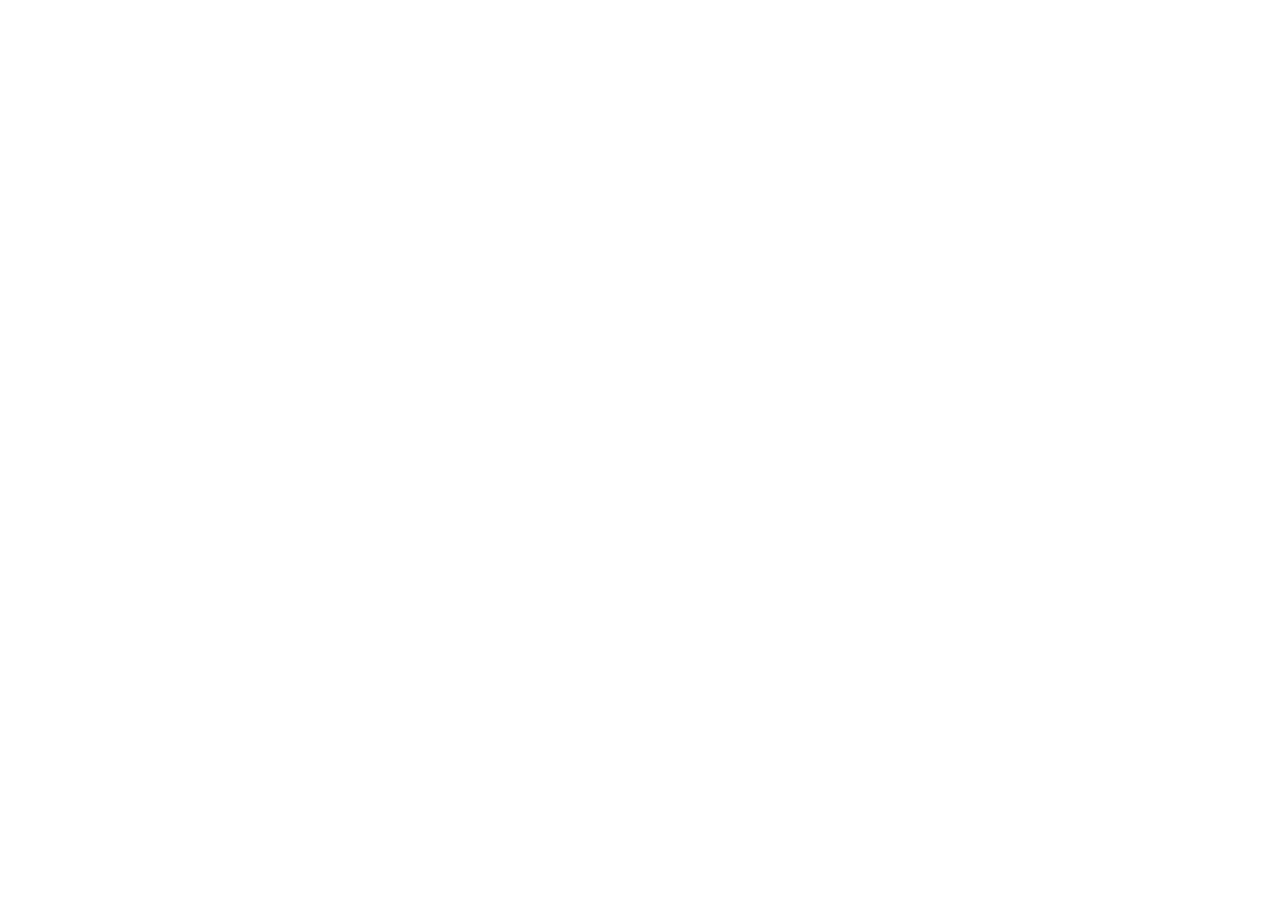
==== commit 068156fe: "imov365.com.br volta ao IMOV365; /patricia/ manda para projeto6ea.com.br Co-Authored-By: Claude Fabl" ====
--- a/patricia/index.html
+++ b/patricia/index.html
@@ -1,563 +1,7 @@
 <!doctype html>
-<html lang="pt-BR">
-<head>
-<meta charset="utf-8">
-<meta name="viewport" content="width=device-width, initial-scale=1">
+<html lang="pt-BR"><head><meta charset="utf-8">
 <title>Patricia Almeida | Crédito e Financiamento Imobiliário</title>
-<meta name="description" content="Escritório Patricia Almeida: financiamento de imóveis residenciais e comerciais, aquisição, investimento e alavancagem financeira. Atendimento pelo WhatsApp.">
-<meta property="og:title" content="Patricia Almeida | Crédito e Financiamento Imobiliário">
-<meta property="og:description" content="Financiamento de imóveis residenciais e comerciais. Aquisição, investimento e alavancagem financeira.">
-<meta property="og:image" content="patricia-og.jpg">
-<meta name="theme-color" content="#14161a">
-<link rel="icon" type="image/png" href="favicon.png">
-<script>try{var t=(location.search.match(/tema=(claro|escuro)/)||[])[1]||localStorage.getItem("pa_tema");if(t)document.documentElement.dataset.tema=t}catch(e){}</script>
-<link rel="preconnect" href="https://fonts.googleapis.com">
-<link rel="preconnect" href="https://fonts.gstatic.com" crossorigin>
-<link href="https://fonts.googleapis.com/css2?family=Cormorant+Garamond:ital,wght@0,500;0,600;0,700;1,500;1,600&family=Inter:wght@400;500;600;700&display=swap" rel="stylesheet">
-<style>
-:root{
-  --ink:#14161a;--ink2:#23262d;--ouro:#b8935a;--ouro2:#c9a46a;--ouro-cl:#f3e9d9;
-  --marfim:#faf6f0;--areia:#f2ebe1;--txt:#2a2d33;--mut:#6b6f78;--lin:#e7dfd3;--branco:#fff;
-  --serif:'Cormorant Garamond',Georgia,'Times New Roman',serif;--sans:Inter,'Segoe UI',Arial,sans-serif;
-}
-*{box-sizing:border-box}
-html{scroll-behavior:smooth}
-body{margin:0;background:var(--marfim);color:var(--txt);font:16px/1.6 var(--sans);-webkit-font-smoothing:antialiased;overflow-x:hidden}
-img{max-width:100%;display:block}
-a{color:inherit}
-h1,h2,h3,h4{font-family:var(--serif);color:var(--ink);margin:0;font-weight:600;letter-spacing:-.01em;line-height:1.1}
-p{margin:0}
-.wrap{width:100%;max-width:1180px;margin:0 auto;padding:0 24px}
-svg.i{width:20px;height:20px;fill:none;stroke:currentColor;stroke-width:1.7;stroke-linecap:round;stroke-linejoin:round;flex:none}
-
-/* botões */
-.btn{display:inline-flex;align-items:center;justify-content:center;gap:10px;padding:14px 24px;border-radius:999px;font:600 14.5px/1 var(--sans);text-decoration:none;border:1px solid transparent;cursor:pointer;transition:transform .2s,box-shadow .2s,background .2s,color .2s,border-color .2s;white-space:nowrap}
-.btn:hover{transform:translateY(-2px)}
-.btn-ouro{background:linear-gradient(135deg,#c9a46a,#a98247);color:#fff;box-shadow:0 12px 28px -10px rgba(169,130,71,.7)}
-.btn-ouro:hover{box-shadow:0 18px 36px -12px rgba(169,130,71,.8)}
-.btn-ink{background:var(--ink);color:#fff}
-.btn-ink:hover{background:#000}
-.btn-linha{border-color:rgba(20,22,26,.22);color:var(--ink);background:transparent}
-.btn-linha:hover{border-color:var(--ink);background:#fff}
-.btn-claro{border-color:rgba(255,255,255,.3);color:#fff}
-.btn-claro:hover{border-color:#fff;background:rgba(255,255,255,.06)}
-
-/* topo */
-.topo{position:fixed;inset:0 0 auto;z-index:50;transition:background .3s,box-shadow .3s,backdrop-filter .3s}
-.topo.rolou{background:rgba(250,246,240,.9);backdrop-filter:blur(14px);-webkit-backdrop-filter:blur(14px);box-shadow:0 1px 0 var(--lin)}
-.topo-in{display:flex;align-items:center;gap:28px;height:78px}
-.marca{display:flex;align-items:center;gap:12px;text-decoration:none}
-.mono{width:42px;height:42px;border-radius:50%;border:1px solid var(--ouro);display:grid;place-items:center;font:600 17px var(--serif);color:var(--ouro);letter-spacing:.04em}
-.marca b{display:block;font:600 21px/1 var(--serif);color:var(--ink);letter-spacing:.01em}
-.marca small{display:block;font-size:10.5px;letter-spacing:.2em;text-transform:uppercase;color:var(--mut);margin-top:4px}
-.menu{display:flex;gap:4px;margin-left:auto;align-items:center}
-.menu a{padding:9px 13px;text-decoration:none;font-size:14px;font-weight:500;color:var(--mut);border-radius:8px;transition:color .2s}
-.menu a:hover{color:var(--ink)}
-.menu .btn{margin-left:10px;padding:11px 20px;color:#fff}
-.burger{display:none;margin-left:auto;width:44px;height:44px;border-radius:50%;border:1px solid var(--lin);background:#fff;place-items:center;cursor:pointer;color:var(--ink)}
-
-/* hero */
-.hero{position:relative;padding:150px 0 110px;overflow:hidden;background:radial-gradient(900px 500px at 82% 30%,rgba(201,164,106,.18),transparent 65%),radial-gradient(700px 500px at 0% 100%,rgba(20,22,26,.05),transparent 60%),var(--marfim)}
-.hero::before{content:'';position:absolute;right:-220px;top:-200px;width:760px;height:760px;border-radius:50%;border:1px solid rgba(184,147,90,.25)}
-.hero::after{content:'';position:absolute;right:-120px;top:-100px;width:560px;height:560px;border-radius:50%;border:1px solid rgba(184,147,90,.18)}
-.hero-in{position:relative;z-index:1;display:grid;grid-template-columns:minmax(0,1.1fr) minmax(0,.9fr);gap:60px;align-items:center}
-.kick{display:inline-flex;align-items:center;gap:12px;font-size:12px;font-weight:600;letter-spacing:.22em;text-transform:uppercase;color:var(--ouro)}
-.kick::before{content:'';width:34px;height:1px;background:var(--ouro)}
-.hero h1{font-size:clamp(46px,6.2vw,82px);line-height:1;margin:22px 0 24px;font-weight:600}
-.hero h1 em{font-style:italic;color:var(--ouro);font-weight:500}
-.lead{font-size:18.5px;color:var(--mut);max-width:540px;line-height:1.65}
-.hero-cta{display:flex;gap:14px;flex-wrap:wrap;margin:36px 0 34px}
-.tags{display:flex;flex-wrap:wrap;gap:10px}
-.tags span{font-size:13px;font-weight:500;color:var(--ink2);background:#fff;border:1px solid var(--lin);border-radius:999px;padding:8px 16px}
-.foto-box{position:relative;max-width:470px;margin-left:auto}
-.foto-anel{position:relative;border-radius:50%;padding:14px;background:conic-gradient(from 210deg,#e7d3b0,#b8935a,#f3e9d9,#c9a46a,#e7d3b0)}
-.foto-anel::before{content:'';position:absolute;inset:5px;border-radius:50%;background:var(--marfim)}
-.foto-anel img{position:relative;border-radius:50%;width:100%;height:auto;aspect-ratio:1;object-fit:cover;box-shadow:0 40px 80px -30px rgba(20,22,26,.45)}
-.flut{position:absolute;background:rgba(255,255,255,.94);backdrop-filter:blur(8px);border:1px solid var(--lin);border-radius:18px;padding:14px 18px;box-shadow:0 24px 50px -20px rgba(20,22,26,.35);animation:flut 7s ease-in-out infinite}
-.flut b{display:block;font-size:14px;color:var(--ink)}
-.flut small{display:block;font-size:12px;color:var(--mut)}
-.f1{left:-46px;bottom:64px;display:flex;align-items:center;gap:12px}
-.f1 .ic{width:40px;height:40px;border-radius:12px;background:var(--ink);color:var(--ouro2);display:grid;place-items:center}
-.f2{right:-18px;top:46px;animation-delay:-3.5s}
-.f2 .num{font:600 26px/1 var(--serif);color:var(--ouro)}
-@keyframes flut{0%,100%{transform:translateY(0)}50%{transform:translateY(-10px)}}
-
-/* faixa */
-.faixa{background:var(--ink);color:#d9cdb9;overflow:hidden;padding:20px 0;border-top:1px solid #2b2e35}
-.faixa-trilha{display:flex;gap:48px;width:max-content;animation:rola 38s linear infinite}
-.faixa span{display:flex;align-items:center;gap:48px;font:500 21px var(--serif);font-style:italic;white-space:nowrap;letter-spacing:.02em}
-.faixa span::after{content:'✦';font-style:normal;color:var(--ouro);font-size:13px}
-@keyframes rola{to{transform:translateX(-50%)}}
-
-/* seções */
-.sec{padding:120px 0}
-.sec-areia{background:var(--areia)}
-.sec-ink{background:var(--ink);color:#cfd2d8;position:relative;overflow:hidden}
-.cab{max-width:700px;margin-bottom:60px}
-.cab.centro{text-align:center;margin-left:auto;margin-right:auto}
-.cab.centro .kick::after{content:'';width:34px;height:1px;background:var(--ouro)}
-.cab h2{font-size:clamp(36px,4.4vw,56px);margin:18px 0 18px}
-.cab p{font-size:17.5px;color:var(--mut)}
-.sec-ink .cab h2{color:#fff}
-.sec-ink .cab p{color:#a9adb6}
-
-/* sobre */
-.sobre{display:grid;grid-template-columns:minmax(0,.85fr) minmax(0,1.15fr);gap:80px;align-items:center}
-.sobre-vis{position:relative}
-.sobre-cartao{background:var(--ink);border-radius:28px;padding:44px 40px;color:#d8dbe1;position:relative;overflow:hidden}
-.sobre-cartao::after{content:'';position:absolute;right:-80px;bottom:-80px;width:260px;height:260px;border-radius:50%;border:1px solid rgba(201,164,106,.35)}
-.aspas{font:600 110px/.6 var(--serif);color:var(--ouro);display:block;height:46px}
-.sobre-cartao blockquote{margin:0;font:500 27px/1.35 var(--serif);font-style:italic;color:#fff}
-.sobre-cartao cite{display:flex;align-items:center;gap:12px;margin-top:28px;font-style:normal;font-size:14px;color:#a9adb6}
-.sobre-cartao cite img{width:46px;height:46px;border-radius:50%}
-.sobre-cartao cite b{display:block;color:#fff;font-size:15px}
-.sobre-txt p{font-size:17px;color:var(--mut);margin-bottom:18px}
-.sobre-txt p strong{color:var(--ink);font-weight:600}
-.pilares{display:grid;grid-template-columns:repeat(3,1fr);gap:14px;margin-top:34px}
-.pilar{border-top:1px solid var(--ouro);padding-top:16px}
-.pilar b{display:block;font:600 22px var(--serif);color:var(--ink)}
-.pilar span{font-size:14px;color:var(--mut)}
-
-/* serviços */
-.servicos{display:grid;grid-template-columns:repeat(3,minmax(0,1fr));gap:22px}
-.serv{background:#fff;border:1px solid var(--lin);border-radius:22px;padding:34px 30px;position:relative;overflow:hidden;transition:transform .3s,box-shadow .3s,border-color .3s}
-.serv::before{content:'';position:absolute;inset:0 0 auto;height:3px;background:linear-gradient(90deg,var(--ouro),transparent);transform:scaleX(0);transform-origin:left;transition:transform .4s}
-.serv:hover{transform:translateY(-6px);box-shadow:0 30px 60px -30px rgba(20,22,26,.35);border-color:#dccbb0}
-.serv:hover::before{transform:scaleX(1)}
-.serv-ic{width:56px;height:56px;border-radius:16px;background:var(--ouro-cl);color:var(--ouro);display:grid;place-items:center;margin-bottom:24px}
-.serv-ic svg.i{width:26px;height:26px}
-.serv h3{font-size:27px;margin-bottom:12px}
-.serv p{font-size:15px;color:var(--mut)}
-.serv-n{position:absolute;right:26px;top:22px;font:600 40px var(--serif);color:#f0e8db}
-
-/* passos */
-.passos{display:grid;grid-template-columns:repeat(4,minmax(0,1fr));gap:0;position:relative;z-index:1}
-.passo{padding:0 28px 0 0;position:relative}
-.passo-n{display:flex;align-items:center;gap:14px;margin-bottom:22px}
-.passo-n b{width:54px;height:54px;border-radius:50%;border:1px solid var(--ouro);display:grid;place-items:center;font:600 22px var(--serif);color:var(--ouro2);flex:none}
-.passo-n i{flex:1;height:1px;background:linear-gradient(90deg,rgba(201,164,106,.6),rgba(201,164,106,.05))}
-.passo:last-child .passo-n i{display:none}
-.passo h4{font-size:25px;color:#fff;margin-bottom:10px}
-.passo p{font-size:15px;color:#a9adb6}
-.sec-ink::before{content:'';position:absolute;left:-200px;bottom:-260px;width:600px;height:600px;border-radius:50%;background:radial-gradient(circle,rgba(201,164,106,.16),transparent 65%)}
-
-/* simulador */
-.sim{display:grid;grid-template-columns:minmax(0,1fr) minmax(0,1fr);background:#fff;border:1px solid var(--lin);border-radius:30px;overflow:hidden;box-shadow:0 50px 100px -50px rgba(20,22,26,.35)}
-.sim-form{padding:46px 44px}
-.sim-form h3{font-size:32px;margin-bottom:8px}
-.sim-form>p{color:var(--mut);font-size:15px;margin-bottom:28px}
-.campo{margin-bottom:22px}
-.campo label{display:flex;justify-content:space-between;font-size:13.5px;font-weight:600;color:var(--ink);margin-bottom:10px}
-.campo label output{font-weight:600;color:var(--ouro)}
-.campo input[type=range]{width:100%;accent-color:var(--ouro);height:4px}
-.campo input[type=number]{width:100%;font:500 16px var(--sans);padding:13px 15px;border:1px solid var(--lin);border-radius:12px;background:var(--marfim);color:var(--ink)}
-.campo input[type=number]:focus{outline:2px solid rgba(184,147,90,.35);border-color:var(--ouro)}
-.duas{display:grid;grid-template-columns:1fr 1fr;gap:16px}
-.sim-res{background:var(--ink);color:#cfd2d8;padding:46px 44px;display:flex;flex-direction:column;position:relative;overflow:hidden}
-.sim-res::after{content:'';position:absolute;right:-110px;top:-110px;width:300px;height:300px;border-radius:50%;border:1px solid rgba(201,164,106,.3)}
-.sim-res small{font-size:12px;letter-spacing:.2em;text-transform:uppercase;color:var(--ouro2)}
-.sim-parcela{font:600 clamp(44px,5vw,62px)/1 var(--serif);color:#fff;margin:14px 0 6px}
-.sim-sub{font-size:14px;color:#a9adb6}
-.sim-linhas{margin:30px 0 28px;border-top:1px solid #2e3139}
-.sim-linhas div{display:flex;justify-content:space-between;gap:16px;padding:14px 0;border-bottom:1px solid #2e3139;font-size:14.5px}
-.sim-linhas b{color:#fff;font-weight:600}
-.sim-res .btn{margin-top:auto}
-.sim-aviso{font-size:12px;color:#7e828b;margin-top:16px}
-
-/* empresas */
-.empresas{display:grid;grid-template-columns:repeat(3,minmax(0,1fr));gap:24px}
-.emp{border-radius:26px;padding:40px 34px;display:flex;flex-direction:column;min-height:440px;position:relative;overflow:hidden;transition:transform .3s,box-shadow .3s}
-.emp:hover{transform:translateY(-6px);box-shadow:0 36px 70px -34px rgba(20,22,26,.45)}
-.emp-tag{align-self:flex-start;font-size:11px;font-weight:700;letter-spacing:.16em;text-transform:uppercase;border-radius:999px;padding:6px 12px;margin-bottom:28px}
-.emp h3{font-size:34px;margin-bottom:14px}
-.emp p{font-size:15.5px;margin-bottom:22px}
-.emp ul{list-style:none;padding:0;margin:0 0 30px;display:grid;gap:10px}
-.emp li{display:flex;gap:10px;font-size:14.5px}
-.emp li svg{width:17px;height:17px;margin-top:3px}
-.emp .btn{margin-top:auto;align-self:flex-start}
-.emp-1{background:var(--ink);color:#c9ccd3}
-.emp-1 h3{color:#fff}
-.emp-1 .emp-tag{background:rgba(201,164,106,.15);color:var(--ouro2)}
-.emp-1 li svg{color:var(--ouro2)}
-.emp-2{background:linear-gradient(160deg,#0f2a44,#173a5c);color:#c4d2e0}
-.emp-2 h3{color:#fff;font-family:var(--sans);font-weight:800;letter-spacing:-.03em;font-size:32px}
-.emp-2 h3 span{color:#f07a28}
-.emp-2 .emp-tag{background:rgba(240,122,40,.16);color:#f6a066}
-.emp-2 li svg{color:#f07a28}
-.emp-2 .btn{background:#f07a28;color:#fff;box-shadow:0 12px 28px -10px rgba(240,122,40,.7)}
-.emp-2 .emp-logo{display:flex;align-items:center;gap:12px;margin-bottom:14px}
-.emp-3{background:#fff;border:1.5px dashed #d7c7ad;color:var(--mut)}
-.emp-3 .emp-tag{background:var(--ouro-cl);color:#94713c}
-.emp-3 li svg{color:var(--ouro)}
-.emp-3 .btn{border-color:var(--lin)}
-.emp-bg{position:absolute;right:-30px;bottom:-30px;width:200px;height:200px;opacity:.07;color:currentColor}
-.emp-1 .emp-bg,.emp-2 .emp-bg{color:#fff}
-
-/* dúvidas */
-.faq{max-width:840px;margin:0 auto}
-.faq details{border-bottom:1px solid var(--lin);padding:4px 0}
-.faq summary{list-style:none;cursor:pointer;display:flex;justify-content:space-between;align-items:center;gap:20px;padding:22px 0;font:600 23px var(--serif);color:var(--ink)}
-.faq summary::-webkit-details-marker{display:none}
-.faq summary i{width:36px;height:36px;border-radius:50%;border:1px solid var(--lin);display:grid;place-items:center;flex:none;transition:transform .3s,background .3s,border-color .3s;font-style:normal;color:var(--ouro)}
-.faq details[open] summary i{transform:rotate(45deg);background:var(--ink);border-color:var(--ink)}
-.faq details p{padding:0 56px 24px 0;color:var(--mut);font-size:16px}
-
-/* contato */
-.contato{position:relative;background:var(--ink);border-radius:36px;padding:80px 70px;display:grid;grid-template-columns:minmax(0,1.2fr) minmax(0,.8fr);gap:50px;align-items:center;overflow:hidden}
-.contato::before{content:'';position:absolute;right:-160px;top:-160px;width:520px;height:520px;border-radius:50%;background:radial-gradient(circle,rgba(201,164,106,.25),transparent 65%)}
-.contato h2{color:#fff;font-size:clamp(36px,4.4vw,58px);margin:18px 0 18px}
-.contato h2 em{color:var(--ouro2);font-style:italic;font-weight:500}
-.contato p{color:#a9adb6;font-size:17px;max-width:520px}
-.contato-acts{display:flex;flex-wrap:wrap;gap:14px;margin-top:34px;position:relative}
-.canais{position:relative;display:grid;gap:14px}
-.canal{display:flex;align-items:center;gap:16px;padding:20px 22px;border:1px solid #30333b;border-radius:18px;text-decoration:none;color:#fff;transition:border-color .2s,background .2s}
-.canal:hover{border-color:var(--ouro);background:rgba(255,255,255,.03)}
-.canal .ic{width:46px;height:46px;border-radius:14px;background:rgba(201,164,106,.14);color:var(--ouro2);display:grid;place-items:center;flex:none}
-.canal small{display:block;font-size:12px;color:#8d919a;letter-spacing:.08em;text-transform:uppercase}
-.canal b{font-size:16px;font-weight:600}
-
-/* rodapé */
-.rodape{padding:60px 0 34px}
-.rodape-in{display:flex;justify-content:space-between;align-items:center;gap:24px;flex-wrap:wrap;padding-bottom:28px;border-bottom:1px solid var(--lin)}
-.rodape nav{display:flex;flex-wrap:wrap;gap:6px 22px}
-.rodape nav a{text-decoration:none;font-size:14px;color:var(--mut)}
-.rodape nav a:hover{color:var(--ink)}
-.rodape-base{display:flex;justify-content:space-between;gap:16px;flex-wrap:wrap;padding-top:22px;font-size:13px;color:var(--mut)}
-
-/* whatsapp flutuante */
-.zap{position:fixed;right:22px;bottom:22px;z-index:60;width:60px;height:60px;border-radius:50%;background:#25d366;color:#fff;display:grid;place-items:center;box-shadow:0 16px 34px -10px rgba(37,211,102,.7);transition:transform .2s}
-.zap:hover{transform:scale(1.07)}
-.zap svg{width:30px;height:30px}
-.zap::after{content:'';position:absolute;inset:0;border-radius:50%;border:2px solid #25d366;animation:pulso 2.4s ease-out infinite}
-@keyframes pulso{from{transform:scale(1);opacity:.8}to{transform:scale(1.55);opacity:0}}
-
-/* animação */
-.rev{opacity:0;transform:translateY(26px);transition:opacity .8s ease,transform .8s ease}
-.rev.vis{opacity:1;transform:none}
-.hero .rev{opacity:1;transform:none;animation:sobe .9s ease both}.hero .d1{animation-delay:.1s}.hero .d2{animation-delay:.2s}.hero .d3{animation-delay:.3s}
-@keyframes sobe{from{opacity:0;transform:translateY(22px)}to{opacity:1;transform:none}}
-.d1{transition-delay:.1s}.d2{transition-delay:.2s}.d3{transition-delay:.3s}
-@media (prefers-reduced-motion:reduce){.rev,.hero .rev{opacity:1;transform:none;transition:none;animation:none}.flut,.faixa-trilha,.zap::after{animation:none}html{scroll-behavior:auto}}
-
-/* responsivo */
-@media (max-width:1060px){
-  .servicos,.empresas{grid-template-columns:repeat(2,minmax(0,1fr))}
-  .passos{grid-template-columns:repeat(2,minmax(0,1fr));gap:44px 0}
-  .passo:nth-child(2) .passo-n i{display:none}
-  .contato{grid-template-columns:1fr;padding:60px 44px}
-}
-@media (max-width:900px){
-  .burger{display:grid}
-  .menu{display:none;position:absolute;top:78px;left:16px;right:16px;flex-direction:column;align-items:stretch;background:#fff;border:1px solid var(--lin);border-radius:20px;padding:12px;box-shadow:0 30px 60px -20px rgba(20,22,26,.3)}
-  .menu.aberto{display:flex}
-  .menu a{padding:14px 12px;font-size:16px}
-  .menu .btn{margin:8px 0 0}
-  .topo.menu-on{background:rgba(250,246,240,.96)}
-  .hero{padding:118px 0 80px}
-  .hero-in{grid-template-columns:1fr;gap:56px}
-  .foto-box{margin:0 auto;max-width:400px}
-  .sobre{grid-template-columns:1fr;gap:50px}
-  .sim{grid-template-columns:1fr}
-  .sec{padding:90px 0}
-}
-@media (max-width:620px){
-  .wrap{padding:0 18px}
-  .topo-in{height:68px}
-  .menu{top:68px}
-  .marca small{display:none}
-  .hero h1{font-size:44px}
-  .lead{font-size:16.5px}
-  .hero-cta .btn{flex:1 1 100%}
-  .foto-box{max-width:300px}
-  .f1{left:-10px;bottom:20px;padding:11px 14px}
-  .f2{right:-8px;top:14px;padding:11px 14px}
-  .f2 .num{font-size:21px}
-  .servicos,.empresas,.passos{grid-template-columns:1fr}
-  .passo-n i{display:none}
-  .pilares{grid-template-columns:1fr;gap:18px}
-  .sobre-cartao{padding:34px 26px}
-  .sobre-cartao blockquote{font-size:23px}
-  .sim-form,.sim-res{padding:32px 22px}
-  .duas{grid-template-columns:1fr;gap:0}
-  .emp{min-height:0;padding:34px 26px}
-  .contato{padding:50px 24px;border-radius:26px}
-  .faq summary{font-size:20px}
-  .faq details p{padding-right:0}
-  .zap{width:54px;height:54px;right:16px;bottom:16px}
-}
-
-/* logo */
-.marca{gap:12px}
-.mono-img{height:54px;width:auto}
-.nome-img{height:36px;width:auto}
-.marca-rod img{height:84px;width:auto}
-.sobre-logo{width:210px;height:auto;margin:-6px 0 26px;opacity:.95}
-.so-escuro{display:none!important}
-[data-tema=escuro] .so-claro{display:none!important}
-[data-tema=escuro] .so-escuro{display:block!important}
-
-/* botão claro/escuro */
-.tema{display:inline-flex;align-items:center;gap:8px;height:40px;padding:0 14px 0 12px;border-radius:999px;border:1px solid var(--lin);background:var(--cartao);color:var(--ink);font:500 13.5px var(--sans);cursor:pointer;margin-right:6px;transition:border-color .2s,background .2s,color .2s}
-.tema:hover{border-color:var(--ouro);color:var(--ouro)}
-.tema .lua{display:none}
-[data-tema=escuro] .tema .sol{display:none}
-[data-tema=escuro] .tema .lua{display:block}
-.tema-mob{display:none;width:44px;height:44px;padding:0;justify-content:center;margin:0 0 0 auto}
-
-/* tema escuro */
-:root{--cartao:#fff}
-[data-tema=escuro]{--ink:#f4efe7;--ink2:#e2dbcf;--marfim:#0d0e11;--areia:#14161a;--txt:#d9d4cb;--mut:#9a9da5;--lin:#2a2c33;--ouro-cl:rgba(201,164,106,.14);--cartao:#181a1f;color-scheme:dark}
-[data-tema=escuro] body{background:var(--marfim)}
-[data-tema=escuro] .topo.rolou{background:rgba(13,14,17,.88)}
-[data-tema=escuro] .hero{background:radial-gradient(900px 500px at 82% 30%,rgba(201,164,106,.16),transparent 65%),radial-gradient(700px 500px at 0% 100%,rgba(255,255,255,.03),transparent 60%),var(--marfim)}
-[data-tema=escuro] .foto-anel::before{background:var(--marfim)}
-[data-tema=escuro] .flut{background:rgba(24,26,31,.94)}
-[data-tema=escuro] .f1 .ic{background:#000}
-[data-tema=escuro] .tags span,[data-tema=escuro] .serv,[data-tema=escuro] .sim,[data-tema=escuro] .burger{background:var(--cartao)}
-@media (max-width:900px){[data-tema=escuro] .menu{background:var(--cartao)}}
-[data-tema=escuro] .serv-n{color:#26282e}
-[data-tema=escuro] .btn-ink{background:#f4efe7;color:#0d0e11}
-[data-tema=escuro] .btn-ink:hover{background:#fff}
-[data-tema=escuro] .btn-linha{border-color:rgba(244,239,231,.25)}
-[data-tema=escuro] .btn-linha:hover{background:rgba(255,255,255,.05);border-color:var(--ink)}
-[data-tema=escuro] .faixa,[data-tema=escuro] .sec-ink,[data-tema=escuro] .sobre-cartao,[data-tema=escuro] .sim-res,[data-tema=escuro] .emp-1,[data-tema=escuro] .contato{background:#060709}
-[data-tema=escuro] .sec-ink{border-top:1px solid #1b1d22;border-bottom:1px solid #1b1d22}
-[data-tema=escuro] .sobre-cartao,[data-tema=escuro] .emp-1,[data-tema=escuro] .contato,[data-tema=escuro] .sim-res{border:1px solid #23252b}
-[data-tema=escuro] .sobre-cartao blockquote,[data-tema=escuro] .sobre-cartao cite b,[data-tema=escuro] .passo h4,[data-tema=escuro] .sec-ink .cab h2,[data-tema=escuro] .contato h2,[data-tema=escuro] .sim-parcela,[data-tema=escuro] .sim-linhas b,[data-tema=escuro] .emp-1 h3,[data-tema=escuro] .canal{color:#fff}
-[data-tema=escuro] .emp-3{background:var(--cartao);border-color:#4a3f2e}
-[data-tema=escuro] .emp-3 .emp-tag{color:var(--ouro2)}
-[data-tema=escuro] .campo input[type=number]{background:#0f1013;color:var(--ink)}
-[data-tema=escuro] .faq details[open] summary i{background:var(--ouro);border-color:var(--ouro);color:#0d0e11}
-[data-tema=escuro] .menu .btn.btn-ink{color:#0d0e11}
-
-@media (max-width:900px){
-  .tema-mob{display:inline-flex}
-  .menu .tema{display:none}
-  .burger{margin-left:8px}
-  .mono-img{height:40px}
-  .nome-img{height:24px}
-}
-@media (max-width:620px){
-  .nome-img{height:19px}
-  .mono-img{height:36px}
-  .marca{gap:9px}
-  .marca-rod img{height:70px}
-}
-@media (max-width:360px){.nome-img{display:none!important}}
-</style>
-</head>
-<body>
-
-<header class="topo" id="topo"><div class="wrap topo-in">
-  <a href="#inicio" class="marca" aria-label="Patricia Almeida, crédito imobiliário e negócios"><img class="so-claro mono-img" src="mono-claro.png" alt=""><img class="so-escuro mono-img" src="mono-escuro.png" alt=""><img class="so-claro nome-img" src="nome-claro.png" alt="Patricia Almeida"><img class="so-escuro nome-img" src="nome-escuro.png" alt="Patricia Almeida"></a>
-  <nav class="menu" id="menu">
-    <button class="tema" id="tema" type="button" aria-label="Mudar para o tema escuro" title="Claro ou escuro"><svg class="i sol" viewBox="0 0 24 24"><circle cx="12" cy="12" r="4"/><path d="M12 2v2M12 20v2M4.9 4.9l1.4 1.4M17.7 17.7l1.4 1.4M2 12h2M20 12h2M4.9 19.1l1.4-1.4M17.7 6.3l1.4-1.4"/></svg><svg class="i lua" viewBox="0 0 24 24"><path d="M21 12.8A9 9 0 1 1 11.2 3a7 7 0 0 0 9.8 9.8z"/></svg><span class="tema-txt">Tema</span></button>
-    <a href="#sobre">Sobre</a><a href="#servicos">Serviços</a><a href="#simulador">Simulador</a><a href="#empresas">Empresas</a><a href="#duvidas">Dúvidas</a>
-    <a class="btn btn-ink" href="https://wa.me/556796181614?text=Ol%C3%A1%2C%20Patricia!%20Vim%20pelo%20site%20e%20quero%20falar%20sobre%20financiamento." target="_blank" rel="noopener">Fale comigo</a>
-  </nav>
-  <button class="tema tema-mob" id="tema2" type="button" aria-label="Mudar tema"><svg class="i sol" viewBox="0 0 24 24"><circle cx="12" cy="12" r="4"/><path d="M12 2v2M12 20v2M4.9 4.9l1.4 1.4M17.7 17.7l1.4 1.4M2 12h2M20 12h2M4.9 19.1l1.4-1.4M17.7 6.3l1.4-1.4"/></svg><svg class="i lua" viewBox="0 0 24 24"><path d="M21 12.8A9 9 0 1 1 11.2 3a7 7 0 0 0 9.8 9.8z"/></svg></button>
-  <button class="burger" id="burger" aria-label="Abrir menu"><svg class="i" viewBox="0 0 24 24"><path d="M4 7h16M4 12h16M4 17h16"/></svg></button>
-</div></header>
-
-<main>
-<section class="hero" id="inicio"><div class="wrap hero-in">
-  <div>
-    <div class="kick rev">Crédito e Financiamento Imobiliário</div>
-    <h1 class="rev d1">O seu imóvel começa com o <em>crédito certo.</em></h1>
-    <p class="lead rev d2">Financiamento de imóveis residenciais e comerciais, com orientação do primeiro contato até a assinatura. Para comprar, investir ou alavancar o seu patrimônio com segurança.</p>
-    <div class="hero-cta rev d3">
-      <a class="btn btn-ouro" href="https://wa.me/556796181614?text=Ol%C3%A1%2C%20Patricia!%20Quero%20fazer%20uma%20an%C3%A1lise%20de%20cr%C3%A9dito." target="_blank" rel="noopener"><svg class="i" viewBox="0 0 24 24"><path d="M21 12a9 9 0 0 1-13.3 7.9L3 21l1.2-4.5A9 9 0 1 1 21 12z"/></svg>Quero uma análise de crédito</a>
-      <a class="btn btn-linha" href="#simulador">Simular financiamento</a>
-    </div>
-    <div class="tags rev d3"><span>Residencial</span><span>Comercial</span><span>Aquisição</span><span>Investimento</span><span>Alavancagem financeira</span></div>
-  </div>
-  <div class="foto-box rev d2">
-    <div class="foto-anel"><img src="patricia.png" alt="Patricia Almeida" width="900" height="900"></div>
-    <div class="flut f1"><span class="ic"><svg class="i" viewBox="0 0 24 24"><path d="M3 21h18M5 21V10l7-5 7 5v11M9 21v-6h6v6"/></svg></span><span><b>Escritório Patricia Almeida</b><small>Correspondente bancário</small></span></div>
-    <div class="flut f2"><div class="num">Do sonho à chave</div><small>Acompanhamento em cada etapa</small></div>
-  </div>
-</div></section>
-
-<div class="faixa" aria-hidden="true"><div class="faixa-trilha">
-  <span>Financiamento residencial</span><span>Financiamento comercial</span><span>Aquisição de imóveis</span><span>Investimento imobiliário</span><span>Alavancagem financeira</span><span>Minha Casa Minha Vida</span><span>SBPE</span><span>Uso do FGTS</span>
-  <span>Financiamento residencial</span><span>Financiamento comercial</span><span>Aquisição de imóveis</span><span>Investimento imobiliário</span><span>Alavancagem financeira</span><span>Minha Casa Minha Vida</span><span>SBPE</span><span>Uso do FGTS</span>
-</div></div>
-
-<section class="sec" id="sobre"><div class="wrap sobre">
-  <div class="sobre-vis rev">
-    <div class="sobre-cartao">
-      <img class="sobre-logo" src="logo-escuro.png" alt="Patricia Almeida, crédito imobiliário e negócios">
-      <span class="aspas">“</span>
-      <blockquote>Crédito bem feito não é só aprovar. É escolher o caminho certo para que o imóvel caiba na sua vida e no seu plano.</blockquote>
-      <cite><img src="patricia.png" alt=""><span><b>Patricia Almeida</b>Especialista em crédito imobiliário</span></cite>
-    </div>
-  </div>
-  <div class="sobre-txt">
-    <div class="kick rev">Quem sou</div>
-    <h2 class="rev d1" style="font-size:clamp(36px,4.4vw,56px);margin:18px 0 26px">Patricia Almeida</h2>
-    <p class="rev d1">À frente do <strong>Escritório Patricia Almeida</strong>, atuo como correspondente bancária no crédito e financiamento imobiliário, cuidando de cada processo de perto, da análise de crédito à assinatura do contrato.</p>
-    <p class="rev d2">Atendo quem quer <strong>comprar a casa própria</strong>, quem busca <strong>imóvel comercial</strong> e quem enxerga no imóvel uma forma de <strong>investir e alavancar o patrimônio</strong>. Além do escritório, participo da plataforma <strong>IMOV365</strong> e atuo também na <strong>construção civil</strong>.</p>
-    <div class="pilares rev d3">
-      <div class="pilar"><b>Clareza</b><span>Você entende cada etapa e cada custo.</span></div>
-      <div class="pilar"><b>Agilidade</b><span>Documentação organizada, processo sem travas.</span></div>
-      <div class="pilar"><b>Estratégia</b><span>A linha de crédito certa para o seu objetivo.</span></div>
-    </div>
-  </div>
-</div></section>
-
-<section class="sec sec-areia" id="servicos"><div class="wrap">
-  <div class="cab rev"><div class="kick">Serviços</div><h2>Soluções em crédito para cada objetivo</h2><p>Do primeiro imóvel ao investimento, com a linha de financiamento que faz sentido para você.</p></div>
-  <div class="servicos">
-    <article class="serv rev"><span class="serv-n">01</span><div class="serv-ic"><svg class="i" viewBox="0 0 24 24"><path d="M3 11l9-7 9 7M5 9.5V20h14V9.5M10 20v-6h4v6"/></svg></div><h3>Financiamento residencial</h3><p>Casa ou apartamento, novo ou usado. Encontramos a melhor condição entre os bancos e programas disponíveis.</p></article>
-    <article class="serv rev d1"><span class="serv-n">02</span><div class="serv-ic"><svg class="i" viewBox="0 0 24 24"><path d="M4 21V5a1 1 0 0 1 1-1h9a1 1 0 0 1 1 1v16M15 9h4a1 1 0 0 1 1 1v11M8 8h3M8 12h3M8 16h3M3 21h18"/></svg></div><h3>Financiamento comercial</h3><p>Salas, lojas e galpões para a sua empresa crescer em um imóvel próprio, com prazo e taxa planejados.</p></article>
-    <article class="serv rev d2"><span class="serv-n">03</span><div class="serv-ic"><svg class="i" viewBox="0 0 24 24"><path d="M15 7a4 4 0 1 1-3.9 4.9L3 20v-3h3v-3h3l2.1-2.1A4 4 0 0 1 15 7z"/></svg></div><h3>Aquisição de imóveis</h3><p>Orientação completa na compra: análise do imóvel, documentação, avaliação e contrato.</p></article>
-    <article class="serv rev"><span class="serv-n">04</span><div class="serv-ic"><svg class="i" viewBox="0 0 24 24"><path d="M3 17l6-6 4 4 8-8M15 7h6v6"/></svg></div><h3>Investimento imobiliário</h3><p>Estratégias para comprar imóveis para renda ou valorização, usando o crédito a favor do seu patrimônio.</p></article>
-    <article class="serv rev d1"><span class="serv-n">05</span><div class="serv-ic"><svg class="i" viewBox="0 0 24 24"><path d="M12 3v18M17 7.5c0-1.9-2.2-3-5-3s-5 1.1-5 3 2 2.8 5 3.4 5 1.6 5 3.6-2.2 3-5 3-5-1.1-5-3"/></svg></div><h3>Alavancagem financeira</h3><p>Use o crédito imobiliário para multiplicar oportunidades, com planejamento e responsabilidade.</p></article>
-    <article class="serv rev d2"><span class="serv-n">06</span><div class="serv-ic"><svg class="i" viewBox="0 0 24 24"><path d="M9 11l3 3 8-8M20 12v7a2 2 0 0 1-2 2H6a2 2 0 0 1-2-2V5a2 2 0 0 1 2-2h9"/></svg></div><h3>Análise e aprovação de crédito</h3><p>Apuração de renda, uso do FGTS, simulações e acompanhamento junto ao banco até a aprovação.</p></article>
-  </div>
-</div></section>
-
-<section class="sec sec-ink" id="como"><div class="wrap">
-  <div class="cab rev"><div class="kick">Como funciona</div><h2>Quatro passos até a sua chave</h2><p>Um processo organizado, em que você sabe sempre o que vem a seguir.</p></div>
-  <div class="passos">
-    <div class="passo rev"><div class="passo-n"><b>1</b><i></i></div><h4>Conversa inicial</h4><p>Entendo o seu objetivo, o imóvel e a sua realidade financeira.</p></div>
-    <div class="passo rev d1"><div class="passo-n"><b>2</b><i></i></div><h4>Análise e simulação</h4><p>Apuro a renda, comparo as linhas de crédito e mostro as opções.</p></div>
-    <div class="passo rev d2"><div class="passo-n"><b>3</b><i></i></div><h4>Aprovação</h4><p>Organizo a documentação e acompanho o banco até o crédito sair.</p></div>
-    <div class="passo rev d3"><div class="passo-n"><b>4</b><i></i></div><h4>Contrato e chave</h4><p>Avaliação, contrato assinado e registro. O imóvel é seu.</p></div>
-  </div>
-</div></section>
-
-<section class="sec" id="simulador"><div class="wrap">
-  <div class="cab centro rev"><div class="kick">Simulador</div><h2>Quanto fica a sua parcela?</h2><p>Faça uma conta rápida. A condição real depende da análise de crédito e do banco escolhido.</p></div>
-  <div class="sim rev">
-    <form class="sim-form" id="sim" onsubmit="return false">
-      <h3>Simulação rápida</h3><p>Ajuste os valores e veja o resultado na hora.</p>
-      <div class="campo"><label for="sv">Valor do imóvel <output id="ov"></output></label><input type="range" id="sv" min="100000" max="2000000" step="5000" value="350000"></div>
-      <div class="campo"><label for="se">Entrada <output id="oe"></output></label><input type="range" id="se" min="0" max="80" step="1" value="20"></div>
-      <div class="campo"><label for="sp">Prazo <output id="op"></output></label><input type="range" id="sp" min="60" max="420" step="12" value="360"></div>
-      <div class="duas">
-        <div class="campo"><label for="st">Taxa de juros (% ao ano)</label><input type="number" id="st" min="4" max="20" step="0.1" value="10.5"></div>
-        <div class="campo"><label>Sistema</label><div style="display:flex;gap:8px"><button type="button" class="btn btn-ink" data-sis="price" style="flex:1;padding:13px 10px">Price</button><button type="button" class="btn btn-linha" data-sis="sac" style="flex:1;padding:13px 10px">SAC</button></div></div>
-      </div>
-    </form>
-    <div class="sim-res">
-      <small id="rt">Parcela mensal · Price</small>
-      <div class="sim-parcela" id="rp">R$ 0</div>
-      <div class="sim-sub" id="rs">parcela fixa durante todo o prazo</div>
-      <div class="sim-linhas">
-        <div><span>Valor financiado</span><b id="rf">R$ 0</b></div>
-        <div><span>Entrada</span><b id="re">R$ 0</b></div>
-        <div><span>Renda familiar sugerida</span><b id="rr">R$ 0</b></div>
-      </div>
-      <a class="btn btn-ouro" id="rz" href="https://wa.me/556796181614" target="_blank" rel="noopener">Quero esta simulação com a Patricia</a>
-      <p class="sim-aviso">Simulação ilustrativa, sem seguros e taxas administrativas. Renda sugerida considera parcela de até 30% da renda.</p>
-    </div>
-  </div>
-</div></section>
-
-<section class="sec sec-areia" id="empresas"><div class="wrap">
-  <div class="cab rev"><div class="kick">Empresas e projetos</div><h2>Onde eu atuo</h2><p>Crédito, tecnologia e construção: frentes que se completam para levar você até o imóvel.</p></div>
-  <div class="empresas">
-    <article class="emp emp-1 rev">
-      <span class="emp-tag">Correspondente bancário</span>
-      <h3>Escritório Patricia Almeida</h3>
-      <p>Atendimento próximo para quem quer financiar, comprar ou investir em imóveis, com a análise e o acompanhamento de cada processo.</p>
-      <ul><li><svg class="i" viewBox="0 0 24 24"><path d="M5 12l5 5L20 7"/></svg>Imóveis residenciais e comerciais</li><li><svg class="i" viewBox="0 0 24 24"><path d="M5 12l5 5L20 7"/></svg>Aquisição, investimento e alavancagem</li><li><svg class="i" viewBox="0 0 24 24"><path d="M5 12l5 5L20 7"/></svg>Análise de crédito e simulação</li></ul>
-      <a class="btn btn-ouro" href="https://wa.me/556796181614?text=Ol%C3%A1%2C%20Patricia!%20Quero%20falar%20com%20o%20escrit%C3%B3rio." target="_blank" rel="noopener">Falar com o escritório</a>
-      <svg class="emp-bg" viewBox="0 0 24 24" fill="none" stroke="currentColor" stroke-width="1"><path d="M3 21h18M5 21V10l7-5 7 5v11M9 21v-6h6v6"/></svg>
-    </article>
-    <article class="emp emp-2 rev d1">
-      <span class="emp-tag">Plataforma</span>
-      <div class="emp-logo"><svg viewBox="0 0 56 56" width="46" height="46" aria-hidden="true"><rect x="2" y="2" width="52" height="52" rx="14" fill="rgba(255,255,255,.12)"/><path d="M14 28 L28 16 L42 28" fill="none" stroke="#fff" stroke-width="5" stroke-linecap="round" stroke-linejoin="round"/><path d="M17.5 34.5 a10.5 7 0 0 0 21 0" fill="none" stroke="#f07a28" stroke-width="5" stroke-linecap="round"/></svg><h3 style="margin:0">IMOV<span>365</span></h3></div>
-      <p>A plataforma que conecta correspondente bancário, corretor e construtora no mesmo processo de crédito imobiliário, do primeiro contato à assinatura.</p>
-      <ul><li><svg class="i" viewBox="0 0 24 24"><path d="M5 12l5 5L20 7"/></svg>Esteira de crédito com prazos</li><li><svg class="i" viewBox="0 0 24 24"><path d="M5 12l5 5L20 7"/></svg>Mapa de clientes com crédito</li><li><svg class="i" viewBox="0 0 24 24"><path d="M5 12l5 5L20 7"/></svg>Cadastro para corretores e construtoras</li></ul>
-      <a class="btn" href="https://imov365.com.br/#/inicio" target="_blank" rel="noopener">Conhecer o IMOV365</a>
-      <svg class="emp-bg" viewBox="0 0 24 24" fill="none" stroke="currentColor" stroke-width="1"><path d="M3 12l9-8 9 8M6 10v10h12V10"/></svg>
-    </article>
-    <article class="emp emp-3 rev d2">
-      <span class="emp-tag">Em breve</span>
-      <h3>Construção civil</h3>
-      <p>Projetos de construção civil com o mesmo cuidado do crédito: do terreno à obra entregue. Os detalhes deste projeto chegam em breve.</p>
-      <ul><li><svg class="i" viewBox="0 0 24 24"><path d="M5 12l5 5L20 7"/></svg>Obras residenciais e comerciais</li><li><svg class="i" viewBox="0 0 24 24"><path d="M5 12l5 5L20 7"/></svg>Crédito para construção</li><li><svg class="i" viewBox="0 0 24 24"><path d="M5 12l5 5L20 7"/></svg>Acompanhamento da obra</li></ul>
-      <a class="btn btn-linha" href="https://wa.me/556796181614?text=Ol%C3%A1%2C%20Patricia!%20Quero%20saber%20sobre%20o%20projeto%20de%20constru%C3%A7%C3%A3o%20civil." target="_blank" rel="noopener">Quero saber primeiro</a>
-      <svg class="emp-bg" viewBox="0 0 24 24" fill="none" stroke="currentColor" stroke-width="1"><path d="M2 20h20M4 20V9l6-4v15M10 20V5l10 5v10M14 12h2M14 16h2"/></svg>
-    </article>
-  </div>
-</div></section>
-
-<section class="sec" id="duvidas"><div class="wrap">
-  <div class="cab centro rev"><div class="kick">Dúvidas</div><h2>Perguntas frequentes</h2></div>
-  <div class="faq rev">
-    <details open><summary>Quanto preciso ganhar para financiar um imóvel?<i>+</i></summary><p>Em geral, a parcela pode comprometer até 30% da renda familiar. Na análise, somo as rendas possíveis e mostro qual valor de imóvel cabe no seu orçamento.</p></details>
-    <details><summary>Posso usar o FGTS na compra?<i>+</i></summary><p>Sim, quando você atende às regras do FGTS. Ele pode entrar como parte da entrada ou para reduzir o saldo financiado. Eu verifico isso na análise.</p></details>
-    <details><summary>Vocês financiam imóvel comercial?<i>+</i></summary><p>Sim. Trabalho com financiamento de imóveis residenciais e comerciais, como salas, lojas e galpões.</p></details>
-    <details><summary>Quanto tempo leva para aprovar o crédito?<i>+</i></summary><p>Depende do banco e da documentação. Com os documentos organizados desde o início, o processo anda bem mais rápido, e você acompanha cada etapa.</p></details>
-    <details><summary>A análise de crédito tem custo?<i>+</i></summary><p>Fale comigo pelo WhatsApp: explico como funciona o atendimento e o que está incluído no seu caso.</p></details>
-  </div>
-</div></section>
-
-<section class="sec" style="padding-top:20px" id="contato"><div class="wrap">
-  <div class="contato rev">
-    <div>
-      <div class="kick">Vamos conversar</div>
-      <h2>O seu próximo imóvel <em>começa aqui.</em></h2>
-      <p>Me conte o seu objetivo. Eu cuido da análise, das simulações e de todo o caminho até a assinatura.</p>
-      <div class="contato-acts"><a class="btn btn-ouro" href="https://wa.me/556796181614?text=Ol%C3%A1%2C%20Patricia!%20Vim%20pelo%20site." target="_blank" rel="noopener">Chamar no WhatsApp</a><a class="btn btn-claro" href="#simulador">Fazer uma simulação</a></div>
-    </div>
-    <div class="canais">
-      <a class="canal" href="https://wa.me/556796181614" target="_blank" rel="noopener"><span class="ic"><svg class="i" viewBox="0 0 24 24"><path d="M21 12a9 9 0 0 1-13.3 7.9L3 21l1.2-4.5A9 9 0 1 1 21 12z"/></svg></span><span><small>WhatsApp</small><b>Atendimento direto</b></span></a>
-      <a class="canal" href="https://www.instagram.com/patriciaalmeida_br/" target="_blank" rel="noopener"><span class="ic"><svg class="i" viewBox="0 0 24 24"><rect x="3" y="3" width="18" height="18" rx="5"/><circle cx="12" cy="12" r="4"/><path d="M17.5 6.5h.01"/></svg></span><span><small>Instagram</small><b>@patriciaalmeida_br</b></span></a>
-      <a class="canal" href="https://imov365.com.br/#/inicio" target="_blank" rel="noopener"><span class="ic"><svg class="i" viewBox="0 0 24 24"><path d="M3 11l9-7 9 7M5 9.5V20h14V9.5"/></svg></span><span><small>Plataforma</small><b>imov365.com.br</b></span></a>
-    </div>
-  </div>
-</div></section>
-</main>
-
-<footer class="rodape"><div class="wrap">
-  <div class="rodape-in"><a href="#inicio" class="marca marca-rod" aria-label="Patricia Almeida"><img class="so-claro" src="logo-claro.png" alt="Patricia Almeida, crédito imobiliário e negócios"><img class="so-escuro" src="logo-escuro.png" alt="Patricia Almeida, crédito imobiliário e negócios"></a>
-    <nav><a href="#sobre">Sobre</a><a href="#servicos">Serviços</a><a href="#simulador">Simulador</a><a href="#empresas">Empresas</a><a href="#duvidas">Dúvidas</a><a href="#contato">Contato</a></nav></div>
-  <div class="rodape-base"><span>© <span id="ano">2026</span> Escritório Patricia Almeida. Todos os direitos reservados.</span><span>Simulações ilustrativas, sujeitas à análise de crédito.</span></div>
-</div></footer>
-
-<a class="zap" href="https://wa.me/556796181614?text=Ol%C3%A1%2C%20Patricia!%20Vim%20pelo%20site." target="_blank" rel="noopener" aria-label="Falar pelo WhatsApp"><svg viewBox="0 0 24 24" fill="currentColor"><path d="M12.04 2C6.58 2 2.13 6.45 2.13 11.91c0 1.75.46 3.45 1.32 4.95L2.05 22l5.25-1.38a9.9 9.9 0 0 0 4.74 1.21c5.46 0 9.91-4.45 9.91-9.91S17.5 2 12.04 2zm5.8 14.03c-.24.68-1.42 1.3-1.95 1.35-.5.05-.98.23-3.3-.69-2.78-1.1-4.55-3.95-4.69-4.13-.13-.18-1.12-1.49-1.12-2.85 0-1.35.71-2.02.96-2.29.25-.27.55-.34.73-.34h.52c.17 0 .4-.06.62.47.24.56.8 1.94.87 2.08.07.14.12.3.02.48-.09.18-.14.3-.27.46-.14.16-.29.36-.41.48-.14.14-.28.29-.12.56.16.27.71 1.17 1.53 1.9 1.05.94 1.94 1.23 2.21 1.37.27.14.43.12.59-.07.16-.18.68-.8.86-1.07.18-.27.36-.23.61-.14.25.09 1.6.75 1.87.89.27.14.45.2.52.32.07.11.07.66-.17 1.33z"/></svg></a>
-
-<script>
-(function(){
-  var topo=document.getElementById('topo'),menu=document.getElementById('menu'),bur=document.getElementById('burger');
-  function sombra(){topo.classList.toggle('rolou',window.scrollY>10)}
-  window.addEventListener('scroll',sombra,{passive:true});sombra();
-  bur.addEventListener('click',function(){var a=menu.classList.toggle('aberto');topo.classList.toggle('menu-on',a)});
-  menu.querySelectorAll('a').forEach(function(a){a.addEventListener('click',function(){menu.classList.remove('aberto');topo.classList.remove('menu-on')})});
-  document.getElementById('ano').textContent=new Date().getFullYear();
-  var raiz=document.documentElement;
-  function rotulo(){var e=raiz.dataset.tema==='escuro';['tema','tema2'].forEach(function(id){var b=document.getElementById(id);b.setAttribute('aria-label',e?'Mudar para o tema claro':'Mudar para o tema escuro')});document.querySelector('.tema-txt').textContent=e?'Escuro':'Claro';document.querySelector('meta[name=theme-color]').content=e?'#0d0e11':'#faf6f0'}
-  function alterna(){var n=raiz.dataset.tema==='escuro'?'claro':'escuro';raiz.dataset.tema=n;try{localStorage.setItem('pa_tema',n)}catch(e){}rotulo()}
-  document.getElementById('tema').addEventListener('click',alterna);document.getElementById('tema2').addEventListener('click',alterna);rotulo();
-
-  if('IntersectionObserver' in window){
-    var io=new IntersectionObserver(function(es){es.forEach(function(e){if(e.isIntersecting){e.target.classList.add('vis');io.unobserve(e.target)}})},{threshold:.12,rootMargin:'0px 0px -40px 0px'});
-    document.querySelectorAll('.rev').forEach(function(el){io.observe(el)});
-    setTimeout(function(){document.querySelectorAll('.rev').forEach(function(el){el.classList.add('vis')})},4000);
-  } else document.querySelectorAll('.rev').forEach(function(el){el.classList.add('vis')});
-
-  /* simulador */
-  var $=function(id){return document.getElementById(id)},sis='price';
-  var brl=function(v){return v.toLocaleString('pt-BR',{style:'currency',currency:'BRL',maximumFractionDigits:0})};
-  function calc(){
-    var v=+$('sv').value,ep=+$('se').value,n=+$('sp').value,ta=Math.max(0,+$('st').value||0);
-    var ent=v*ep/100,pv=v-ent,i=Math.pow(1+ta/100,1/12)-1,parc,sub;
-    if(sis==='price'){parc=i>0?pv*i/(1-Math.pow(1+i,-n)):pv/n;sub='parcela fixa durante todo o prazo'}
-    else{parc=pv/n+pv*i;var ult=pv/n+(pv/n)*i;sub='primeira parcela, caindo até '+brl(ult)+' no fim'}
-    $('ov').textContent=brl(v);$('oe').textContent=ep+'% · '+brl(ent);$('op').textContent=n+' meses ('+Math.round(n/12)+' anos)';
-    $('rt').textContent='Parcela mensal · '+(sis==='price'?'Price':'SAC');$('rp').textContent=brl(parc);$('rs').textContent=sub;
-    $('rf').textContent=brl(pv);$('re').textContent=brl(ent);$('rr').textContent=brl(parc/0.3);
-    var txt='Olá, Patricia! Fiz uma simulação no site: imóvel de '+brl(v)+', entrada de '+brl(ent)+', '+n+' meses ('+(sis==='price'?'Price':'SAC')+'), parcela de '+brl(parc)+'. Quero fazer a análise de crédito.';
-    $('rz').href='https://wa.me/556796181614?text='+encodeURIComponent(txt);
-  }
-  ['sv','se','sp','st'].forEach(function(id){$(id).addEventListener('input',calc)});
-  document.querySelectorAll('[data-sis]').forEach(function(b){b.addEventListener('click',function(){sis=b.dataset.sis;document.querySelectorAll('[data-sis]').forEach(function(x){x.className='btn '+(x===b?'btn-ink':'btn-linha')});calc()})});
-  calc();
-})();
-</script>
-</body>
-</html>
+<link rel="canonical" href="https://projeto6ea.com.br/">
+<meta http-equiv="refresh" content="0; url=https://projeto6ea.com.br/">
+<script>location.replace("https://projeto6ea.com.br/")</script>
+</head><body><p><a href="https://projeto6ea.com.br/">Abrir o site da Patricia Almeida</a></p></body></html>
